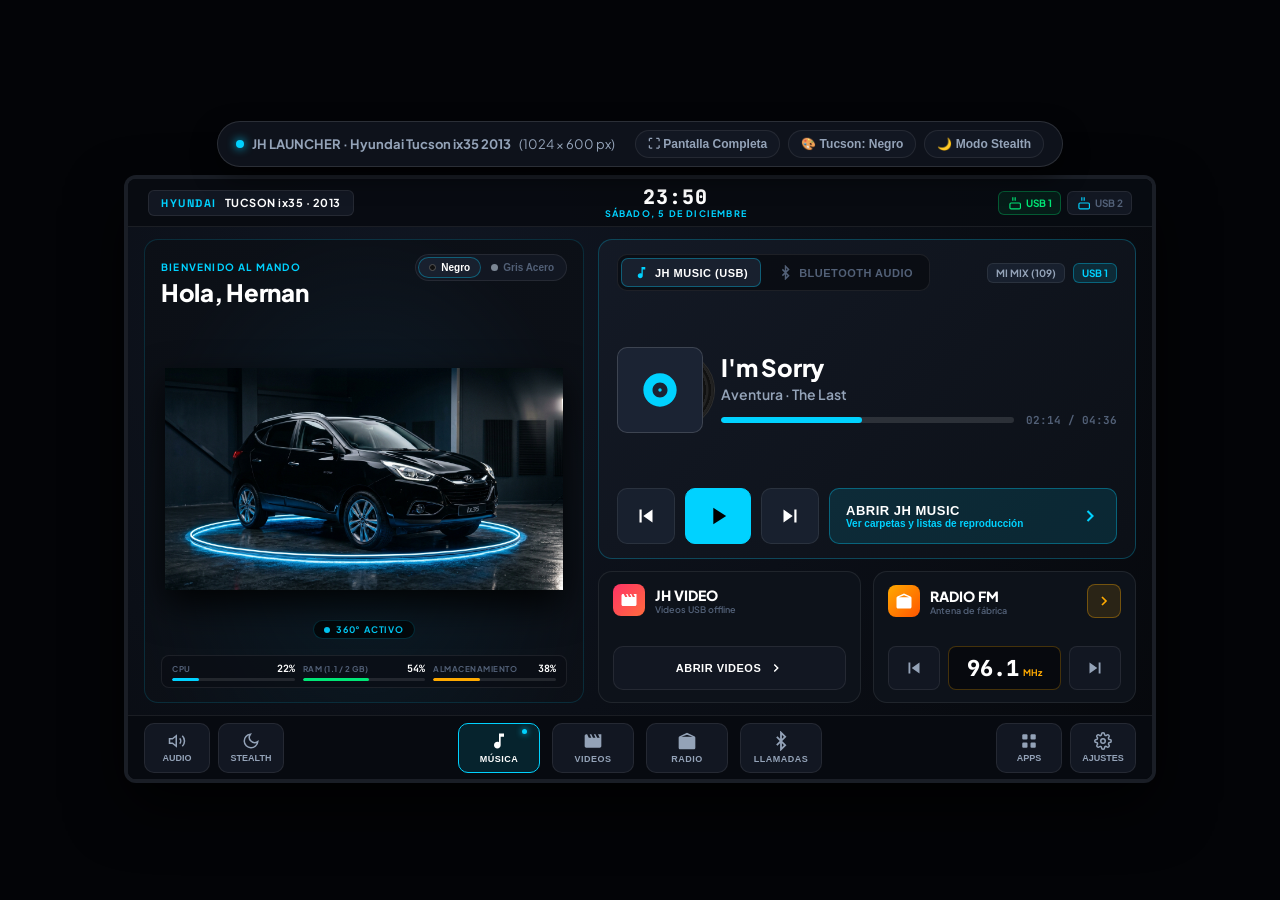
==== android/app/src/main/assets/index.html @ 43fc100b "feat: proyecto nativo android jh-launcher compilado con launcher bridge y apk v1.0.0" ====
<!DOCTYPE html>
<html lang="es">
<head>
  <meta charset="UTF-8">
  <meta name="viewport" content="width=device-width, initial-scale=1.0">
  <title>JH LAUNCHER · Hyundai Tucson ix35 2013</title>
  
  <!-- Tipografía automotriz de alta gama -->
  <link rel="preconnect" href="https://fonts.googleapis.com">
  <link rel="preconnect" href="https://fonts.gstatic.com" crossorigin>
  <link href="https://fonts.googleapis.com/css2?family=Plus+Jakarta+Sans:wght@400;500;600;700;800&family=Space+Grotesk:wght@600;700&family=JetBrains+Mono:wght@500;700;800&display=swap" rel="stylesheet">
  
  <link rel="stylesheet" href="style.css">
</head>
<body class="theme-night">

  <!-- Control de visualización en PC (Marco 1024x600 vs Pantalla Completa) -->
  <div class="desktop-preview-toolbar">
    <div class="toolbar-info">
      <span class="pulse-indicator"></span>
      <strong>JH LAUNCHER · Hyundai Tucson ix35 2013</strong> (1024 × 600 px)
    </div>
    <div class="toolbar-actions">
      <button id="btnToggleFull" class="toolbar-btn">⛶ Pantalla Completa</button>
      <button id="btnQuickColor" class="toolbar-btn">🎨 Tucson: Negro</button>
      <button id="btnStealthPreview" class="toolbar-btn">🌙 Modo Stealth</button>
    </div>
  </div>

  <!-- Contenedor del marco físico del radio (1024x600) -->
  <div class="screen-frame-wrapper" id="frameWrapper">

    <!-- OVERLAY MODO STEALTH / SIGILO NOCTURNO (TIPO PORSCHE / TESLA) -->
    <div class="stealth-mode-overlay" id="stealthOverlay">
      <div class="stealth-content">
        <div class="stealth-clock" id="stealthClock">07:56</div>
        <div class="stealth-date" id="stealthDate">DOMINGO, 25 DE OCTUBRE</div>
        <div class="stealth-track" id="stealthTrack">
          <span class="stealth-icon">♪</span>
          <span id="stealthTrackName">I'm Sorry — Aventura</span>
        </div>
        <span class="stealth-hint">Toca cualquier parte para despertar la pantalla</span>
      </div>
    </div>

    <!-- 1. BARRA SUPERIOR DE ESTADO (STATUS BAR LIMPIA) -->
    <header class="status-bar">
      <div class="status-col left">
        <div class="brand-pill">
          <span class="brand-logo-icon">HYUNDAI</span>
          <span class="model-badge">TUCSON ix35 · 2013</span>
        </div>
      </div>

      <div class="status-col center">
        <div class="main-clock" id="statusClock">07:56</div>
        <div class="main-date" id="statusDate">DOMINGO, 25 DE OCTUBRE</div>
      </div>

      <div class="status-col right">
        <!-- Indicadores de Pendrives USB -->
        <div class="usb-status-group">
          <div class="usb-tag active" id="usb1Badge" title="Pendrive USB 1 montado">
            <svg class="hw-icon" viewBox="0 0 24 24" fill="none" stroke="currentColor" stroke-width="2">
              <path d="M10 2v6m4-6v6m-7 4h14a2 2 0 0 1 2 2v6a2 2 0 0 1-2 2H7a2 2 0 0 1-2-2v-6a2 2 0 0 1 2-2z"/>
            </svg>
            <span>USB 1</span>
          </div>
          <div class="usb-tag muted" id="usb2Badge" title="Puerto USB 2 disponible">
            <svg class="hw-icon" viewBox="0 0 24 24" fill="none" stroke="currentColor" stroke-width="2">
              <path d="M10 2v6m4-6v6m-7 4h14a2 2 0 0 1 2 2v6a2 2 0 0 1-2 2H7a2 2 0 0 1-2-2v-6a2 2 0 0 1 2-2z"/>
            </svg>
            <span>USB 2</span>
          </div>
        </div>
      </div>
    </header>

    <!-- 2. CUERPO PRINCIPAL DEL DASHBOARD ERGONÓMICO -->
    <main class="dashboard-body">

      <!-- COLUMNA IZQUIERDA: GEMELO DIGITAL DEL AUTO (ROTACIÓN SUAVE 360°) -->
      <section class="card vehicle-card" id="vehicleCard">
        
        <div class="vehicle-card-header">
          <div class="user-greeting">
            <span class="greeting-subtitle">BIENVENIDO AL MANDO</span>
            <h1 class="greeting-title">Hola, Hernan</h1>
          </div>

          <!-- Selector minimalista de color del Tucson (Negro por defecto vs Gris Acero) -->
          <div class="color-pill-switch" id="colorSwitch" title="Cambiar color del auto">
            <button class="color-opt-btn active" id="btnColorBlack" data-color="black">
              <span class="color-dot black-dot"></span> Negro
            </button>
            <button class="color-opt-btn" id="btnColorGrey" data-color="grey">
              <span class="color-dot grey-dot"></span> Gris Acero
            </button>
          </div>
        </div>

        <!-- ESCENARIO DEL TUCSON 2013 ROTATORIO SUAVE -->
        <div class="turntable-stage" id="turntableStage" title="Rotación suave continua 360°">
          <!-- Imagen del Hyundai Tucson ix35 2013 -->
          <div class="car-render-container" id="carRenderContainer">
            <img id="carImage" src="assets/tucson2013_black_front.jpg" alt="Hyundai Tucson ix35 2013" draggable="false">
          </div>

          <!-- Indicador sutil de rotación continua -->
          <div class="ambient-spin-badge">
            <span class="spin-dot"></span>
            <span>360° ACTIVO</span>
          </div>
        </div>

        <!-- DEMO 2: MINI TELEMETRÍA DE HARDWARE BAJO EL AUTO -->
        <div class="vehicle-hw-bar" id="vehicleHwBar" title="Hardware Monitor · Toca para abrir JH Monitor">
          <div class="hw-chip-stat">
            <div class="hw-chip-top">
              <span class="hw-lbl">CPU</span>
              <span class="hw-val" id="subCpuVal">22%</span>
            </div>
            <div class="hw-progress-track"><div class="hw-progress-fill cpu-fill" id="subCpuFill" style="width: 22%;"></div></div>
          </div>

          <div class="hw-chip-stat">
            <div class="hw-chip-top">
              <span class="hw-lbl">RAM (1.1 / 2 GB)</span>
              <span class="hw-val" id="subRamVal">54%</span>
            </div>
            <div class="hw-progress-track"><div class="hw-progress-fill ram-fill" id="subRamFill" style="width: 54%;"></div></div>
          </div>

          <div class="hw-chip-stat">
            <div class="hw-chip-top">
              <span class="hw-lbl">ALMACENAMIENTO</span>
              <span class="hw-val" id="subStorageVal">38%</span>
            </div>
            <div class="hw-progress-track"><div class="hw-progress-fill storage-fill" id="subStorageFill" style="width: 38%;"></div></div>
          </div>
        </div>

      </section>

      <!-- COLUMNA DERECHA: ZERO LAYER HUD (JH MUSIC RELEVANTE + ACCESOS RÁPIDOS) -->
      <section class="right-stack">

        <!-- 1. TARJETA PRINCIPAL PROTAGONISTA: JH MUSIC (PANEL ALTO DE CONTROL DIRECTO) -->
        <div class="card app-card music-app-card" id="cardJhMusic">
          <div class="music-card-header">
            <!-- Selector de Fuente Multimedia: USB (JH Music) vs Bluetooth Audio (Teléfono) -->
            <div class="media-source-selector" id="mediaSourceSelector">
              <button class="source-tab-btn active" id="btnSourceUsb" data-source="usb" title="Música local de los pendrives USB">
                <svg viewBox="0 0 24 24" fill="currentColor" class="tab-icon">
                  <path d="M12 3v10.55c-.59-.34-1.27-.55-2-.55-2.21 0-4 1.79-4 4s1.79 4 4 4 4-1.79 4-4V7h4V3h-6z"/>
                </svg>
                <span>JH MUSIC (USB)</span>
              </button>

              <button class="source-tab-btn" id="btnSourceBt" data-source="bt" title="Audio desde YouTube, Spotify o teléfono">
                <svg viewBox="0 0 24 24" fill="none" stroke="currentColor" stroke-width="2.3" class="tab-icon">
                  <path d="m7 7 10 10-5 5V2l5 5L7 17"/>
                </svg>
                <span>BLUETOOTH AUDIO</span>
              </button>
            </div>
            
            <div class="header-right-badges">
              <span class="playlist-chip" id="sourceExtraBadge">MI MIX (109)</span>
              <span class="source-chip" id="sourceStatusChip">USB 1</span>
            </div>
          </div>

          <!-- CONTENIDO MUSICAL EXPANDIDO -->
          <div class="media-now-playing-large">
            <div class="album-art-box-large">
              <div class="vinyl-disc-large" id="vinylDisc"></div>
              <div class="art-cover-large" id="musicArtCover">
                <svg viewBox="0 0 24 24" fill="currentColor" class="art-placeholder-icon">
                  <path d="M12 2C6.48 2 2 6.48 2 12s4.48 10 10 10 10-4.48 10-10S17.52 2 12 2zm0 14.5c-2.49 0-4.5-2.01-4.5-4.5S9.51 7.5 12 7.5s4.5 2.01 4.5 4.5-2.01 4.5-4.5 4.5zm0-5.5c-.55 0-1 .45-1 1s.45 1 1 1 1-.45 1-1-.45-1-1-1z"/>
                </svg>
              </div>
            </div>
            
            <div class="media-meta-large">
              <div class="track-title-large" id="trackTitle">I'm Sorry</div>
              <div class="track-artist-large" id="trackArtist">Aventura · The Last</div>
              
              <!-- Barra de progreso amplia -->
              <div class="playback-progress-row">
                <div class="progress-bar-bg">
                  <div class="progress-bar-fill" id="musicProgressFill" style="width: 48%;"></div>
                </div>
                <div class="time-readout" id="timeReadout">02:14 / 04:36</div>
              </div>
            </div>
          </div>

          <!-- BOTONES TÁCTILES GIGANTES (FILOSOFÍA ZERO LAYER: MANEJO SEGURO SIN DISTRACCIÓN) -->
          <div class="giant-controls-row">
            <button class="haptic-btn ctrl-btn-giant" id="btnPrevTrack" title="Canción anterior">
              <svg viewBox="0 0 24 24" fill="currentColor"><path d="M6 6h2v12H6zm3.5 6 8.5 6V6z"/></svg>
            </button>
            
            <button class="haptic-btn ctrl-btn-giant play-btn-giant" id="btnPlayPause" title="Reproducir / Pausa">
              <svg class="icon-play" viewBox="0 0 24 24" fill="currentColor"><path d="M8 5v14l11-7z"/></svg>
            </button>
            
            <button class="haptic-btn ctrl-btn-giant" id="btnNextTrack" title="Siguiente canción">
              <svg viewBox="0 0 24 24" fill="currentColor"><path d="m6 18 8.5-6L6 6v12zM16 6v12h2V6h-2z"/></svg>
            </button>
            
            <button class="haptic-btn open-app-btn-giant" id="btnLaunchJhMusic" title="Abrir app completa JH Music">
              <div class="open-label-group">
                <span class="open-title">ABRIR JH MUSIC</span>
                <span class="open-sub">Ver carpetas y listas de reproducción</span>
              </div>
              <svg viewBox="0 0 24 24" fill="none" stroke="currentColor" stroke-width="2.5"><path d="m9 18 6-6-6-6"/></svg>
            </button>
          </div>
        </div>

        <!-- 2. FILA INFERIOR COMPACTA: ACCESOS DIRECTOS A JH VIDEO & RADIO FM -->
        <div class="bottom-split-cards">

          <!-- ACCESO COMPACTO: JH VIDEO -->
          <div class="card sub-app-card" id="cardJhVideo">
            <div class="sub-card-top-row">
              <div class="sub-card-content">
                <div class="app-badge-icon video-badge">
                  <svg viewBox="0 0 24 24" fill="currentColor">
                    <path d="m18 4 2 4h-3l-2-4h-2l2 4h-3l-2-4H8l2 4H7L5 4H4c-1.1 0-1.99.9-1.99 2L2 18c0 1.1.9 2 2 2h16c1.1 0 2-.9 2-2V4h-4z"/>
                  </svg>
                </div>
                <div class="sub-card-title">
                  <span class="sub-name">JH VIDEO</span>
                  <span class="sub-desc">Videos USB offline</span>
                </div>
              </div>
            </div>
            <button class="haptic-btn sub-launch-pill" id="btnLaunchJhVideo">
              <span>ABRIR VIDEOS</span>
              <svg viewBox="0 0 24 24" fill="none" stroke="currentColor" stroke-width="2.5"><path d="m9 18 6-6-6-6"/></svg>
            </button>
          </div>

          <!-- ACCESO: RADIO FM CON CONTROLES DIRECTOS ANTERIOR / SIGUIENTE -->
          <div class="card sub-app-card radio-live-card" id="cardRadioFm">
            <div class="sub-card-top-row">
              <div class="sub-card-content">
                <div class="app-badge-icon radio-badge">
                  <svg viewBox="0 0 24 24" fill="currentColor">
                    <path d="M3.24 6.15C2.51 6.43 2 7.17 2 8v12c0 1.1.9 2 2 2h16c1.1 0 2-.9 2-2V8c0-.83-.51-1.57-1.24-1.85L12 2 3.24 6.15zM12 4.41l6.76 2.59H5.24L12 4.41z"/>
                  </svg>
                </div>
                <div class="sub-card-title">
                  <span class="sub-name">RADIO FM</span>
                  <span class="sub-desc">Antena de fábrica</span>
                </div>
              </div>
              <button class="haptic-btn radio-open-btn" id="btnLaunchRadio" title="Abrir app de Radio completa">
                <svg viewBox="0 0 24 24" fill="none" stroke="currentColor" stroke-width="2.5"><path d="m9 18 6-6-6-6"/></svg>
              </button>
            </div>

            <!-- CONTROLES DIRECTOS DE SINTONIZACIÓN ANTERIOR / SIGUIENTE -->
            <div class="radio-tune-row">
              <button class="haptic-btn radio-tune-btn" id="btnRadioPrev" title="Estación anterior">
                <svg viewBox="0 0 24 24" fill="currentColor"><path d="M6 6h2v12H6zm3.5 6 8.5 6V6z"/></svg>
              </button>

              <div class="radio-frequency-box" id="radioFreqBadge" title="Toca para abrir radio">
                <span class="radio-freq-num" id="radioFreqDisplay">96.1</span>
                <span class="radio-freq-unit">MHz</span>
              </div>

              <button class="haptic-btn radio-tune-btn" id="btnRadioNext" title="Siguiente estación">
                <svg viewBox="0 0 24 24" fill="currentColor"><path d="m6 18 8.5-6L6 6v12zM16 6v12h2V6h-2z"/></svg>
              </button>
            </div>
          </div>

        </div>

      </section>

    </main>

    <!-- 3. BARRA INFERIOR FLOTANTE (DOCK ERGONÓMICO DE GAMA ALTA) -->
    <footer class="dock-bar">
      <div class="dock-left">
        <!-- Botón rápido Silencio / Mute -->
        <button class="dock-action-btn" id="btnMuteToggle" title="Silenciar audio">
          <svg viewBox="0 0 24 24" fill="none" stroke="currentColor" stroke-width="2">
            <polygon points="11 5 6 9 2 9 2 15 6 15 11 19 11 5"/>
            <path d="M19.07 4.93a10 10 0 0 1 0 14.14M15.54 8.46a5 5 0 0 1 0 7.07"/>
          </svg>
          <span id="muteLabel">AUDIO</span>
        </button>

        <!-- Botón Modo Stealth (Sigilo Nocturno Porsche/Tesla) -->
        <button class="dock-action-btn" id="btnStealthMode" title="Modo Sigilo: Atenúa la pantalla de noche con 1 toque">
          <svg viewBox="0 0 24 24" fill="none" stroke="currentColor" stroke-width="2">
            <path d="M21 12.79A9 9 0 1 1 11.21 3 7 7 0 0 0 21 12.79z"/>
          </svg>
          <span>STEALTH</span>
        </button>
      </div>

      <div class="dock-center">
        <!-- Accesos rápidos a apps principales -->
        <button class="dock-icon-btn active" id="dockBtnMusic" title="JH Music">
          <span class="dock-badge-dot"></span>
          <svg viewBox="0 0 24 24" fill="currentColor">
            <path d="M12 3v10.55c-.59-.34-1.27-.55-2-.55-2.21 0-4 1.79-4 4s1.79 4 4 4 4-1.79 4-4V7h4V3h-6z"/>
          </svg>
          <span>MÚSICA</span>
        </button>

        <button class="dock-icon-btn" id="dockBtnVideo" title="JH Video">
          <svg viewBox="0 0 24 24" fill="currentColor">
            <path d="m18 4 2 4h-3l-2-4h-2l2 4h-3l-2-4H8l2 4H7L5 4H4c-1.1 0-1.99.9-1.99 2L2 18c0 1.1.9 2 2 2h16c1.1 0 2-.9 2-2V4h-4z"/>
          </svg>
          <span>VIDEOS</span>
        </button>

        <button class="dock-icon-btn" id="dockBtnRadio" title="Radio FM Nativa">
          <svg viewBox="0 0 24 24" fill="currentColor">
            <path d="M3.24 6.15C2.51 6.43 2 7.17 2 8v12c0 1.1.9 2 2 2h16c1.1 0 2-.9 2-2V8c0-.83-.51-1.57-1.24-1.85L12 2 3.24 6.15zM12 4.41l6.76 2.59H5.24L12 4.41z"/>
          </svg>
          <span>RADIO</span>
        </button>

        <button class="dock-icon-btn" id="dockBtnBt" title="Bluetooth Manos Libres">
          <svg viewBox="0 0 24 24" fill="none" stroke="currentColor" stroke-width="2.2">
            <path d="m7 7 10 10-5 5V2l5 5L7 17"/>
          </svg>
          <span>LLAMADAS</span>
        </button>
      </div>

      <div class="dock-right">
        <!-- Cajón de todas las aplicaciones de Android -->
        <button class="dock-action-btn" id="btnAllApps" title="Todas las aplicaciones">
          <svg viewBox="0 0 24 24" fill="currentColor">
            <rect x="3" y="3" width="7" height="7" rx="1.5"/>
            <rect x="14" y="3" width="7" height="7" rx="1.5"/>
            <rect x="3" y="14" width="7" height="7" rx="1.5"/>
            <rect x="14" y="14" width="7" height="7" rx="1.5"/>
          </svg>
          <span>APPS</span>
        </button>

        <!-- Ajustes del Sistema y Rescate de fábrica -->
        <button class="dock-action-btn" id="btnSystemSettings" title="Configuración de la radio">
          <svg viewBox="0 0 24 24" fill="none" stroke="currentColor" stroke-width="2">
            <circle cx="12" cy="12" r="3"/>
            <path d="M19.4 15a1.65 1.65 0 0 0 .33 1.82l.06.06a2 2 0 0 1 0 2.83 2 2 0 0 1-2.83 0l-.06-.06a1.65 1.65 0 0 0-1.82-.33 1.65 1.65 0 0 0-1 1.51V21a2 2 0 0 1-2 2 2 2 0 0 1-2-2v-.09A1.65 1.65 0 0 0 9 19.4a1.65 1.65 0 0 0-1.82.33l-.06.06a2 2 0 0 1-2.83 0 2 2 0 0 1 0-2.83l.06-.06a1.65 1.65 0 0 0 .33-1.82 1.65 1.65 0 0 0-1.51-1H3a2 2 0 0 1-2-2 2 2 0 0 1 2-2h.09A1.65 1.65 0 0 0 4.6 9a1.65 1.65 0 0 0-.33-1.82l-.06-.06a2 2 0 0 1 0-2.83 2 2 0 0 1 2.83 0l.06.06a1.65 1.65 0 0 0 1.82.33H9a1.65 1.65 0 0 0 1-1.51V3a2 2 0 0 1 2-2 2 2 0 0 1 2 2v.09a1.65 1.65 0 0 0 1 1.51 1.65 1.65 0 0 0 1.82-.33l.06-.06a2 2 0 0 1 2.83 0 2 2 0 0 1 0 2.83l-.06.06a1.65 1.65 0 0 0-.33 1.82V9a1.65 1.65 0 0 0 1.51 1H21a2 2 0 0 1 2 2 2 2 0 0 1-2 2h-.09a1.65 1.65 0 0 0-1.51 1z"/>
          </svg>
          <span>AJUSTES</span>
        </button>
      </div>
    </footer>

    <!-- MODAL DE TOQUE / SIMULACIÓN DE LANZAMIENTO DE APP -->
    <div class="app-launch-toast" id="launchToast">
      <span class="toast-icon">🚀</span>
      <span class="toast-msg" id="toastMsg">Abriendo JH Music...</span>
    </div>

  </div>

  <script src="app.js"></script>
</body>
</html>
---- android/app/src/main/assets/style.css ----
/* ==========================================================================
   JH LAUNCHER · HYUNDAI TUCSON ix35 2013 (1024x600)
   Diseño Automotriz de Gama Alta (Obsidian Luxury & Zero Layer Edition)
   Optimizado para GPU Mali-400 y Chip Autochips AC8227L
   ========================================================================== */

:root {
  /* Paleta cromática OEM Luxury */
  --bg-deep-space: #06080c;
  --bg-surface-1: #0c1017;
  --bg-surface-2: #121722;
  --bg-surface-3: #18202e;
  --bg-card-glass: rgba(14, 19, 27, 0.98);
  
  /* Acentos de luz automotriz */
  --accent-cyan: #00d2ff;
  --accent-cyan-glow: rgba(0, 210, 255, 0.22);
  --accent-blue-hyundai: #0077c8;
  --accent-amber: #ffaa00;
  --accent-emerald: #00e676;
  --accent-crimson: #ff3366;
  
  /* Textos de alta legibilidad en carretera */
  --text-primary: #ffffff;
  --text-secondary: #94a3b8;
  --text-muted: #526077;
  --border-subtle: rgba(255, 255, 255, 0.08);
  --border-highlight: rgba(0, 210, 255, 0.35);

  /* Dimensiones fijas nativas del radio */
  --screen-width: 1024px;
  --screen-height: 600px;
  --status-bar-height: 48px;
  --dock-bar-height: 64px;
  --main-body-height: calc(var(--screen-height) - var(--status-bar-height) - var(--dock-bar-height)); /* 488px */
}

/* Reset táctil */
* {
  box-sizing: border-box;
  margin: 0;
  padding: 0;
  user-select: none;
  -webkit-user-select: none;
  -webkit-tap-highlight-color: transparent;
}

body {
  background-color: #030407;
  color: var(--text-primary);
  font-family: 'Plus Jakarta Sans', system-ui, -apple-system, sans-serif;
  min-height: 100vh;
  padding: 16px 0;
  display: flex;
  flex-direction: column;
  align-items: center;
  justify-content: center;
  overflow-x: hidden;
  overflow-y: auto;
}

/* --------------------------------------------------------------------------
   BARRA SUPERIOR DE PRUEBA EN ESCRITORIO
   -------------------------------------------------------------------------- */
.desktop-preview-toolbar {
  position: relative;
  margin-bottom: 12px;
  display: flex;
  align-items: center;
  justify-content: space-between;
  gap: 20px;
  background: rgba(15, 20, 29, 0.95);
  border: 1px solid rgba(255, 255, 255, 0.12);
  padding: 8px 18px;
  border-radius: 30px;
  z-index: 9999;
  box-shadow: 0 10px 25px rgba(0, 0, 0, 0.5);
}

.toolbar-info {
  font-size: 13px;
  color: var(--text-secondary);
  display: flex;
  align-items: center;
  gap: 8px;
}

.pulse-indicator {
  width: 8px;
  height: 8px;
  background-color: var(--accent-cyan);
  border-radius: 50%;
  box-shadow: 0 0 10px var(--accent-cyan);
}

.toolbar-actions {
  display: flex;
  gap: 8px;
}

.toolbar-btn {
  background: var(--bg-surface-2);
  color: var(--text-secondary);
  border: 1px solid var(--border-subtle);
  border-radius: 16px;
  padding: 6px 12px;
  font-size: 12px;
  font-weight: 600;
  cursor: pointer;
  transition: all 0.2s ease;
}

.toolbar-btn:hover, .toolbar-btn.active {
  background: var(--accent-cyan);
  color: #000;
  border-color: var(--accent-cyan);
}

/* --------------------------------------------------------------------------
   MARCO FÍSICO Y RESOLUCIÓN 1024x600 DEL RADIO
   -------------------------------------------------------------------------- */
.screen-frame-wrapper {
  position: relative;
  width: var(--screen-width);
  height: var(--screen-height);
  background: radial-gradient(circle at 30% 20%, #101622 0%, #06080c 100%);
  border-radius: 8px;
  overflow: hidden;
  box-shadow: 0 0 0 4px #1a1e26, 0 25px 60px rgba(0, 0, 0, 0.85);
  display: flex;
  flex-direction: column;
}

/* Modo pantalla completa sin marco */
body.fullscreen-mode .screen-frame-wrapper {
  border-radius: 0;
  box-shadow: none;
  width: 100vw;
  height: 100vh;
}

/* --------------------------------------------------------------------------
   MODO STEALTH / SIGILO NOCTURNO (PORSCHE / TESLA STYLE)
   -------------------------------------------------------------------------- */
.stealth-mode-overlay {
  position: absolute;
  inset: 0;
  background: #020305;
  z-index: 500;
  display: flex;
  align-items: center;
  justify-content: center;
  opacity: 0;
  pointer-events: none;
  transition: opacity 0.35s ease;
  cursor: pointer;
}

.stealth-mode-overlay.active {
  opacity: 1;
  pointer-events: auto;
}

.stealth-content {
  text-align: center;
  display: flex;
  flex-direction: column;
  align-items: center;
  gap: 12px;
}

.stealth-clock {
  font-family: 'JetBrains Mono', monospace;
  font-size: 80px;
  font-weight: 800;
  color: #8da2ba;
  letter-spacing: 3px;
  line-height: 1;
}

.stealth-date {
  font-size: 14px;
  font-weight: 700;
  letter-spacing: 2px;
  color: #435467;
}

.stealth-track {
  display: flex;
  align-items: center;
  gap: 10px;
  margin-top: 18px;
  background: rgba(255, 255, 255, 0.04);
  padding: 8px 20px;
  border-radius: 20px;
  border: 1px solid rgba(255, 255, 255, 0.06);
  font-size: 15px;
  font-weight: 600;
  color: #8da2ba;
}

.stealth-icon {
  color: var(--accent-cyan);
}

.stealth-hint {
  font-size: 11px;
  font-weight: 600;
  color: #2b3644;
  letter-spacing: 1px;
  margin-top: 30px;
  text-transform: uppercase;
}

/* --------------------------------------------------------------------------
   1. STATUS BAR SUPERIOR LIMPIA (48px)
   -------------------------------------------------------------------------- */
.status-bar {
  height: var(--status-bar-height);
  min-height: var(--status-bar-height);
  display: flex;
  align-items: center;
  justify-content: space-between;
  padding: 0 20px;
  background: rgba(8, 11, 17, 0.95);
  border-bottom: 1px solid var(--border-subtle);
  z-index: 20;
}

.status-col {
  display: flex;
  align-items: center;
  gap: 12px;
}

.brand-pill {
  display: flex;
  align-items: center;
  gap: 8px;
  background: var(--bg-surface-2);
  padding: 5px 12px;
  border-radius: 6px;
  border: 1px solid var(--border-subtle);
}

.brand-logo-icon {
  font-family: 'Space Grotesk', sans-serif;
  font-weight: 700;
  font-size: 11px;
  letter-spacing: 1.5px;
  color: var(--accent-cyan);
}

.model-badge {
  font-size: 11px;
  font-weight: 700;
  color: #fff;
  letter-spacing: 0.5px;
}

.status-col.center {
  flex-direction: column;
  gap: 0;
  text-align: center;
}

.main-clock {
  font-family: 'JetBrains Mono', monospace;
  font-size: 20px;
  font-weight: 800;
  color: #fff;
  letter-spacing: 1px;
  line-height: 1.1;
}

.main-date {
  font-size: 9px;
  font-weight: 700;
  color: var(--accent-cyan);
  letter-spacing: 1.2px;
}


/* DEMO 1: CÁPSULA EN BARRA SUPERIOR */
.sys-monitor-capsule {
  display: flex;
  align-items: center;
  gap: 7px;
  background: var(--bg-surface-2);
  border: 1px solid var(--border-subtle);
  border-radius: 6px;
  padding: 4px 10px;
  cursor: pointer;
  transition: all 0.15s ease;
}

.sys-monitor-capsule:hover {
  border-color: var(--accent-cyan);
}

.sys-stat-item {
  display: flex;
  align-items: center;
  gap: 4px;
}

.stat-name {
  font-size: 9px;
  font-weight: 700;
  color: var(--text-muted);
}

.stat-number {
  font-family: 'JetBrains Mono', monospace;
  font-size: 11px;
  font-weight: 700;
  color: #fff;
}

.stat-sep {
  color: var(--text-muted);
  font-size: 10px;
  opacity: 0.5;
}

/* DEMO 2: MINI TELEMETRÍA BAJO EL AUTO */
.vehicle-hw-bar {
  display: grid;
  grid-template-columns: 1fr 1fr 1fr;
  gap: 8px;
  background: rgba(10, 13, 20, 0.7);
  border: 1px solid var(--border-subtle);
  border-radius: 8px;
  padding: 6px 10px;
  cursor: pointer;
  transition: all 0.15s ease;
  margin-top: 4px;
}

.vehicle-hw-bar:hover {
  border-color: var(--accent-cyan);
}

.hw-chip-stat {
  display: flex;
  flex-direction: column;
  gap: 3px;
}

.hw-chip-top {
  display: flex;
  justify-content: space-between;
  align-items: baseline;
}

.hw-lbl {
  font-size: 8px;
  font-weight: 700;
  color: var(--text-muted);
  letter-spacing: 0.5px;
}

.hw-val {
  font-family: 'JetBrains Mono', monospace;
  font-size: 10px;
  font-weight: 700;
  color: #fff;
}

.hw-progress-track {
  height: 3px;
  background: rgba(255, 255, 255, 0.1);
  border-radius: 2px;
  overflow: hidden;
}

.hw-progress-fill {
  height: 100%;
  border-radius: 2px;
  transition: width 0.5s ease;
}

.cpu-fill { background: var(--accent-cyan); }
.ram-fill { background: var(--accent-emerald); }
.storage-fill { background: var(--accent-amber); }

.hw-icon {
  width: 14px;
  height: 14px;
  color: var(--accent-cyan);
}

.usb-status-group {
  display: flex;
  gap: 6px;
}

.usb-tag {
  display: flex;
  align-items: center;
  gap: 5px;
  background: var(--bg-surface-2);
  border: 1px solid var(--border-subtle);
  padding: 4px 8px;
  border-radius: 6px;
  font-size: 10px;
  font-weight: 700;
  color: var(--text-muted);
}

.usb-tag.active {
  color: var(--accent-emerald);
  border-color: rgba(0, 230, 118, 0.3);
  background: rgba(0, 230, 118, 0.08);
}
.usb-tag.active .hw-icon {
  color: var(--accent-emerald);
}

/* --------------------------------------------------------------------------
   2. CUERPO PRINCIPAL (488px) - LAYOUT LIMPIO DE 2 COLUMNAS
   -------------------------------------------------------------------------- */
.dashboard-body {
  height: var(--main-body-height);
  padding: 12px 16px;
  display: grid;
  grid-template-columns: 440px 1fr;
  gap: 14px;
  z-index: 10;
}

/* Estilos de Tarjeta Base (GPU-Friendly: sin box-shadows borrosas pesadas) */
.card {
  background: var(--bg-card-glass);
  border: 1px solid var(--border-subtle);
  border-radius: 14px;
  position: relative;
  overflow: hidden;
  display: flex;
  flex-direction: column;
}

/* COLUMNA IZQUIERDA: TARJETA DEL TUCSON 2013 */
.vehicle-card {
  padding: 14px 16px;
  background: radial-gradient(ellipse at 50% 65%, rgba(0, 210, 255, 0.06) 0%, rgba(12, 16, 23, 0.98) 75%);
  border-color: rgba(0, 210, 255, 0.15);
  justify-content: space-between;
}

.vehicle-card-header {
  display: flex;
  justify-content: space-between;
  align-items: flex-start;
}

.greeting-subtitle {
  font-size: 10px;
  font-weight: 700;
  text-transform: uppercase;
  letter-spacing: 1.2px;
  color: var(--accent-cyan);
}

.greeting-title {
  font-size: 24px;
  font-weight: 800;
  color: #fff;
  letter-spacing: -0.3px;
  margin-top: 2px;
}

/* Selector minimalista de color (Negro vs Gris Acero) */
.color-pill-switch {
  display: flex;
  background: var(--bg-surface-2);
  border: 1px solid var(--border-subtle);
  border-radius: 20px;
  padding: 2px;
}

.color-opt-btn {
  background: transparent;
  border: none;
  color: var(--text-muted);
  font-size: 10px;
  font-weight: 700;
  padding: 4px 10px;
  border-radius: 14px;
  cursor: pointer;
  display: flex;
  align-items: center;
  gap: 5px;
  transition: all 0.15s ease;
}

.color-dot {
  width: 7px;
  height: 7px;
  border-radius: 50%;
}
.black-dot {
  background-color: #111;
  border: 1px solid #555;
}
.grey-dot {
  background-color: #7b8694;
}

.color-opt-btn.active {
  background: var(--bg-surface-3);
  color: #fff;
  border: 1px solid var(--border-highlight);
}

/* ESCENARIO DEL AUTO 3D ROTATORIO SUAVE */
.turntable-stage {
  position: relative;
  width: 100%;
  flex: 1;
  display: flex;
  align-items: center;
  justify-content: center;
  margin: 6px 0;
}

.car-render-container {
  position: relative;
  width: 100%;
  height: 100%;
  display: flex;
  align-items: center;
  justify-content: center;
  z-index: 2;
}

.car-render-container img {
  max-width: 98%;
  max-height: 290px;
  object-fit: contain;
  filter: drop-shadow(0 15px 18px rgba(0,0,0,0.9));
  transition: opacity 0.35s ease-out, transform 0.35s ease-out;
  pointer-events: none;
}

.ambient-spin-badge {
  position: absolute;
  bottom: 6px;
  display: flex;
  align-items: center;
  gap: 6px;
  font-size: 9px;
  font-weight: 700;
  color: var(--accent-cyan);
  background: rgba(0, 0, 0, 0.65);
  border: 1px solid rgba(0, 210, 255, 0.2);
  padding: 3px 10px;
  border-radius: 12px;
  letter-spacing: 0.8px;
}

.spin-dot {
  width: 6px;
  height: 6px;
  border-radius: 50%;
  background: var(--accent-cyan);
  animation: pulseDot 2s infinite ease-in-out;
}

@keyframes pulseDot {
  0%, 100% { opacity: 0.4; }
  50% { opacity: 1; }
}

/* --------------------------------------------------------------------------
   COLUMNA DERECHA: ZERO LAYER HUD
   -------------------------------------------------------------------------- */
.right-stack {
  display: flex;
  flex-direction: column;
  gap: 12px;
  height: 100%;
}

/* 1. TARJETA PROTAGONISTA: JH MUSIC (PANEL ALTO ~320px) */
.music-app-card {
  height: 320px;
  padding: 14px 18px;
  background: linear-gradient(135deg, rgba(20, 26, 38, 0.98) 0%, rgba(12, 16, 23, 0.98) 100%);
  border-color: rgba(0, 210, 255, 0.25);
  justify-content: space-between;
}

.music-card-header {
  display: flex;
  justify-content: space-between;
  align-items: center;
}

.app-brand-lockup {
  display: flex;
  align-items: center;
  gap: 10px;
}

.app-badge-icon {
  width: 32px;
  height: 32px;
  border-radius: 8px;
  display: flex;
  align-items: center;
  justify-content: center;
}
.app-badge-icon svg {
  width: 18px;
  height: 18px;
}

.music-badge {
  background: linear-gradient(135deg, #00d2ff, #0066ff);
  color: #fff;
}
.video-badge {
  background: linear-gradient(135deg, #ff3366, #ff6b3d);
  color: #fff;
}
.radio-badge {
  background: linear-gradient(135deg, #ffaa00, #ff5500);
  color: #fff;
}

/* Selector de fuente de audio (JH Music USB vs Bluetooth Teléfono) */
.media-source-selector {
  display: flex;
  background: rgba(8, 11, 17, 0.75);
  border: 1px solid var(--border-subtle);
  border-radius: 10px;
  padding: 3px;
  gap: 4px;
}

.source-tab-btn {
  background: transparent;
  border: 1px solid transparent;
  color: var(--text-muted);
  font-size: 11px;
  font-weight: 700;
  letter-spacing: 0.5px;
  padding: 6px 12px;
  border-radius: 7px;
  cursor: pointer;
  display: flex;
  align-items: center;
  gap: 6px;
  transition: all 0.15s ease;
}

.source-tab-btn .tab-icon {
  width: 15px;
  height: 15px;
}

.source-tab-btn.active {
  background: var(--bg-surface-3);
  color: #fff;
  border-color: var(--border-highlight);
}

.source-tab-btn.active[data-source="bt"] {
  border-color: rgba(0, 210, 255, 0.4);
  color: #fff;
}
.source-tab-btn.active[data-source="bt"] .tab-icon {
  color: var(--accent-cyan);
}
.source-tab-btn.active[data-source="usb"] .tab-icon {
  color: var(--accent-cyan);
}

.header-right-badges {
  display: flex;
  gap: 8px;
}

.playlist-chip {
  background: var(--bg-surface-3);
  color: var(--text-secondary);
  border: 1px solid var(--border-subtle);
  font-size: 10px;
  font-weight: 700;
  padding: 3px 8px;
  border-radius: 6px;
}

.source-chip {
  background: rgba(0, 210, 255, 0.12);
  color: var(--accent-cyan);
  border: 1px solid rgba(0, 210, 255, 0.35);
  font-size: 10px;
  font-weight: 700;
  padding: 3px 8px;
  border-radius: 6px;
}

/* CONTENIDO REPRODUCTOR EXPANDIDO */
.media-now-playing-large {
  display: flex;
  align-items: center;
  gap: 18px;
  margin: 6px 0;
}

.album-art-box-large {
  position: relative;
  width: 86px;
  height: 86px;
}

.vinyl-disc-large {
  position: absolute;
  top: 4px;
  right: -12px;
  width: 78px;
  height: 78px;
  border-radius: 50%;
  background: repeating-radial-gradient(circle, #222 0, #222 2px, #111 3px, #111 5px);
  border: 1px solid rgba(255,255,255,0.12);
  z-index: 1;
  transition: transform 0.5s ease;
}

.vinyl-disc-large.spinning {
  animation: spinRecord 4s linear infinite;
}

@keyframes spinRecord {
  100% { transform: rotate(360deg); }
}

.art-cover-large {
  position: absolute;
  top: 0;
  left: 0;
  width: 86px;
  height: 86px;
  border-radius: 10px;
  background: #1b2333;
  display: flex;
  align-items: center;
  justify-content: center;
  z-index: 2;
  border: 1px solid rgba(255,255,255,0.15);
}

.art-placeholder-icon {
  width: 40px;
  height: 40px;
  color: var(--accent-cyan);
}

.media-meta-large {
  flex: 1;
  overflow: hidden;
}

.track-title-large {
  font-size: 24px;
  font-weight: 800;
  color: #fff;
  white-space: nowrap;
  overflow: hidden;
  text-overflow: ellipsis;
  letter-spacing: -0.2px;
}

.track-artist-large {
  font-size: 14px;
  font-weight: 600;
  color: var(--text-secondary);
  margin-top: 3px;
  white-space: nowrap;
  overflow: hidden;
  text-overflow: ellipsis;
}

.playback-progress-row {
  margin-top: 10px;
  display: flex;
  align-items: center;
  gap: 12px;
}

.progress-bar-bg {
  flex: 1;
  height: 6px;
  background: rgba(255, 255, 255, 0.12);
  border-radius: 3px;
  overflow: hidden;
}

.progress-bar-fill {
  height: 100%;
  background: var(--accent-cyan);
  border-radius: 3px;
}

.time-readout {
  font-family: 'JetBrains Mono', monospace;
  font-size: 11px;
  font-weight: 700;
  color: var(--text-muted);
}

/* BOTONES TÁCTILES GIGANTES ZERO LAYER (60px DE ALTURA) */
.giant-controls-row {
  display: flex;
  align-items: center;
  gap: 10px;
}

.haptic-btn {
  background: var(--bg-surface-3);
  border: 1px solid var(--border-subtle);
  color: #fff;
  border-radius: 10px;
  cursor: pointer;
  transition: transform 0.08s ease, background 0.12s ease;
  display: flex;
  align-items: center;
  justify-content: center;
}

.haptic-btn:active {
  transform: scale(0.95);
  background: var(--accent-cyan);
  color: #000;
}

.ctrl-btn-giant {
  width: 58px;
  height: 56px;
}
.ctrl-btn-giant svg {
  width: 26px;
  height: 26px;
}

.play-btn-giant {
  width: 66px;
  height: 56px;
  background: var(--accent-cyan);
  color: #000;
  border-color: var(--accent-cyan);
}
.play-btn-giant:active {
  background: #fff;
  color: #000;
}
.play-btn-giant svg {
  width: 28px;
  height: 28px;
}

.open-app-btn-giant {
  flex: 1;
  height: 56px;
  padding: 0 16px;
  justify-content: space-between;
  background: rgba(0, 210, 255, 0.12);
  border-color: rgba(0, 210, 255, 0.35);
  color: var(--accent-cyan);
}

.open-label-group {
  display: flex;
  flex-direction: column;
  align-items: flex-start;
  text-align: left;
}

.open-title {
  font-size: 13px;
  font-weight: 800;
  letter-spacing: 0.5px;
  color: #fff;
}

.open-sub {
  font-size: 10px;
  font-weight: 600;
  color: var(--accent-cyan);
}

.open-app-btn-giant svg {
  width: 20px;
  height: 20px;
}

/* 2. FILA INFERIOR COMPACTA (~135px) */
.bottom-split-cards {
  display: grid;
  grid-template-columns: 1fr 1fr;
  gap: 12px;
  flex: 1;
}

.sub-app-card {
  padding: 12px 14px;
  justify-content: space-between;
}

.sub-card-top-row {
  display: flex;
  justify-content: space-between;
  align-items: center;
}

.sub-card-content {
  display: flex;
  align-items: center;
  gap: 10px;
}

.sub-card-title {
  display: flex;
  flex-direction: column;
}

.sub-name {
  font-size: 14px;
  font-weight: 800;
  color: #fff;
}

.sub-desc {
  font-size: 9px;
  font-weight: 600;
  color: var(--text-muted);
}

.radio-open-btn {
  width: 34px;
  height: 34px;
  background: rgba(255, 170, 0, 0.12);
  border-color: rgba(255, 170, 0, 0.35);
  color: var(--accent-amber);
  border-radius: 8px;
}
.radio-open-btn svg {
  width: 16px;
  height: 16px;
}

/* SINTONIZADOR DIRECTO ANTERIOR / SIGUIENTE (ZERO LAYER) */
.radio-tune-row {
  display: flex;
  align-items: center;
  gap: 8px;
  margin-top: 6px;
}

.radio-tune-btn {
  width: 52px;
  height: 44px;
  background: var(--bg-surface-2);
  border-color: var(--border-subtle);
  color: var(--text-secondary);
  border-radius: 8px;
}
.radio-tune-btn:active {
  background: var(--accent-amber);
  color: #000;
}
.radio-tune-btn svg {
  width: 22px;
  height: 22px;
}

.radio-frequency-box {
  flex: 1;
  height: 44px;
  background: rgba(0, 0, 0, 0.45);
  border: 1px solid rgba(255, 170, 0, 0.25);
  border-radius: 8px;
  display: flex;
  align-items: baseline;
  justify-content: center;
  gap: 4px;
  cursor: pointer;
  transition: border-color 0.15s ease;
}
.radio-frequency-box:hover {
  border-color: var(--accent-amber);
}

.radio-freq-num {
  font-family: 'JetBrains Mono', monospace;
  font-size: 22px;
  font-weight: 800;
  color: #fff;
  line-height: 44px;
}

.radio-freq-unit {
  font-size: 9px;
  font-weight: 700;
  color: var(--accent-amber);
}

.sub-launch-pill {
  height: 44px;
  width: 100%;
  font-size: 11px;
  font-weight: 800;
  letter-spacing: 0.5px;
  gap: 8px;
  background: var(--bg-surface-2);
  margin-top: 6px;
}
.sub-launch-pill svg {
  width: 14px;
  height: 14px;
}

/* --------------------------------------------------------------------------
   3. BARRA INFERIOR DOCK FLOTANTE (64px)
   -------------------------------------------------------------------------- */
.dock-bar {
  height: var(--dock-bar-height);
  min-height: var(--dock-bar-height);
  display: flex;
  align-items: center;
  justify-content: space-between;
  padding: 0 16px;
  background: rgba(8, 11, 17, 0.98);
  border-top: 1px solid var(--border-subtle);
  z-index: 20;
}

.dock-left, .dock-right {
  display: flex;
  gap: 8px;
}

.dock-center {
  display: flex;
  gap: 12px;
}

/* Botones del Dock */
.dock-icon-btn, .dock-action-btn {
  height: 50px;
  display: flex;
  flex-direction: column;
  align-items: center;
  justify-content: center;
  gap: 3px;
  background: var(--bg-surface-2);
  border: 1px solid var(--border-subtle);
  border-radius: 10px;
  color: var(--text-secondary);
  cursor: pointer;
  transition: all 0.12s ease;
  position: relative;
}

.dock-icon-btn {
  width: 82px;
}
.dock-icon-btn svg {
  width: 20px;
  height: 20px;
}
.dock-icon-btn span {
  font-size: 9px;
  font-weight: 700;
  letter-spacing: 0.5px;
}

.dock-icon-btn.active {
  background: rgba(0, 210, 255, 0.12);
  border-color: var(--accent-cyan);
  color: #fff;
}
.dock-badge-dot {
  position: absolute;
  top: 5px;
  right: 12px;
  width: 5px;
  height: 5px;
  background-color: var(--accent-cyan);
  border-radius: 50%;
  box-shadow: 0 0 6px var(--accent-cyan);
}

.dock-action-btn {
  width: 66px;
}
.dock-action-btn svg {
  width: 18px;
  height: 18px;
  color: var(--text-secondary);
}
.dock-action-btn span {
  font-size: 9px;
  font-weight: 700;
}

.dock-icon-btn:active, .dock-action-btn:active {
  transform: scale(0.94);
  background: var(--accent-cyan);
  color: #000;
}
.dock-icon-btn:active svg, .dock-action-btn:active svg {
  color: #000;
}

/* --------------------------------------------------------------------------
   TOAST DE LANZAMIENTO
   -------------------------------------------------------------------------- */
.app-launch-toast {
  position: absolute;
  top: 60px;
  left: 50%;
  transform: translateX(-50%) translateY(-20px);
  background: rgba(0, 0, 0, 0.92);
  border: 1px solid var(--accent-cyan);
  box-shadow: 0 10px 30px rgba(0, 210, 255, 0.35);
  border-radius: 25px;
  padding: 10px 22px;
  display: flex;
  align-items: center;
  gap: 10px;
  font-size: 13px;
  font-weight: 700;
  color: #fff;
  opacity: 0;
  pointer-events: none;
  z-index: 999;
  transition: all 0.25s cubic-bezier(0.175, 0.885, 0.32, 1.275);
}

.app-launch-toast.show {
  transform: translateX(-50%) translateY(0);
  opacity: 1;
}
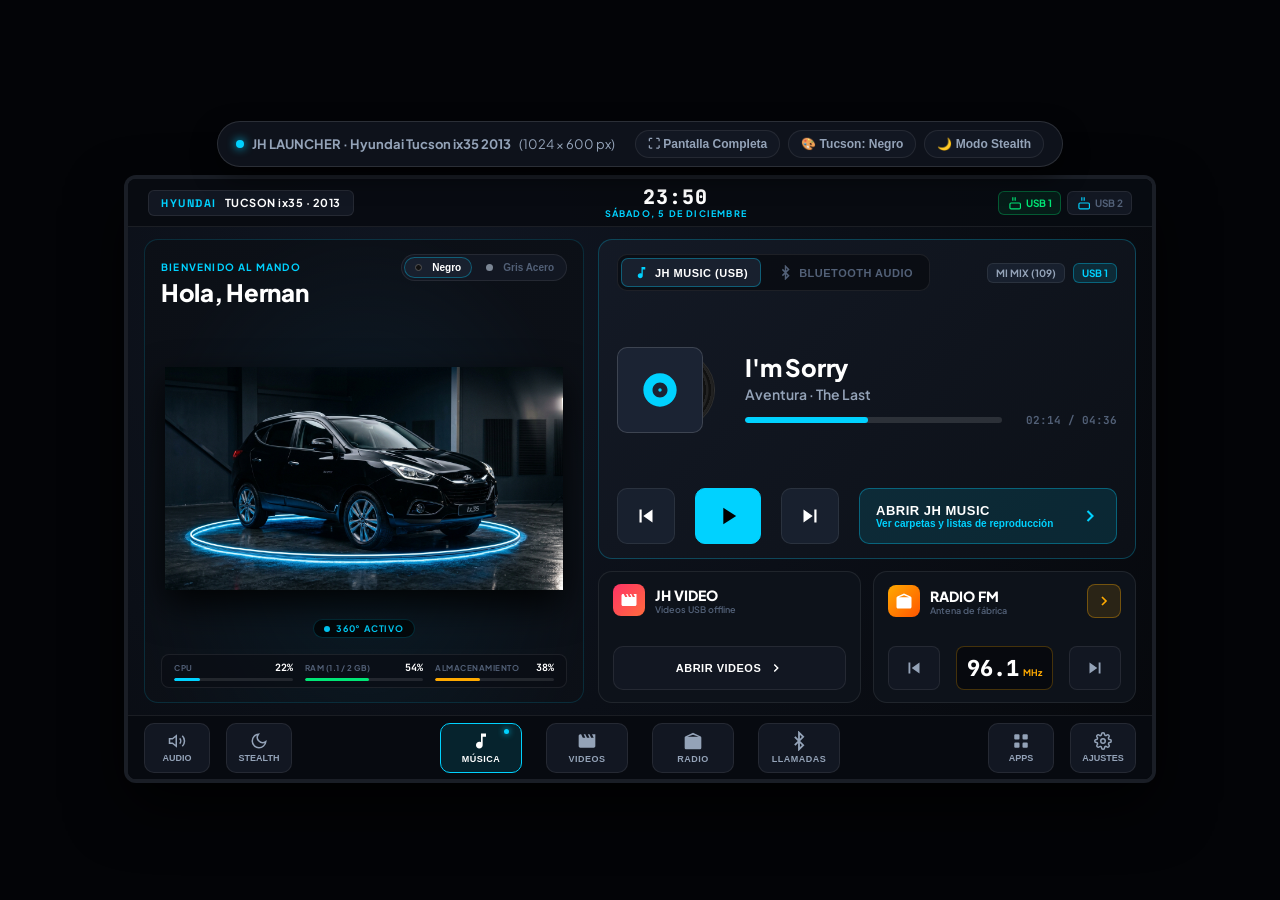
==== commit d4ef2ffd: "fix" ====
--- a/android/app/src/main/assets/index.html
+++ b/android/app/src/main/assets/index.html
@@ -36,7 +36,9 @@
         <div class="stealth-clock" id="stealthClock">07:56</div>
         <div class="stealth-date" id="stealthDate">DOMINGO, 25 DE OCTUBRE</div>
         <div class="stealth-track" id="stealthTrack">
-          <span class="stealth-icon">♪</span>
+          <svg class="stealth-icon" viewBox="0 0 24 24" width="16" height="16" fill="currentColor">
+            <path d="M12 3v10.55c-.59-.34-1.27-.55-2-.55-2.21 0-4 1.79-4 4s1.79 4 4 4 4-1.79 4-4V7h4V3h-6z"/>
+          </svg>
           <span id="stealthTrackName">I'm Sorry — Aventura</span>
         </div>
         <span class="stealth-hint">Toca cualquier parte para despertar la pantalla</span>
--- a/android/app/src/main/assets/style.css
+++ b/android/app/src/main/assets/style.css
@@ -131,12 +131,27 @@
   flex-direction: column;
 }
 
-/* Modo pantalla completa sin marco */
-body.fullscreen-mode .screen-frame-wrapper {
-  border-radius: 0;
-  box-shadow: none;
-  width: 100vw;
-  height: 100vh;
+/* Modo pantalla completa y Android Nativo */
+body.fullscreen-mode,
+body.android-native {
+  padding: 0 !important;
+  margin: 0 !important;
+  overflow: hidden !important;
+  width: 100vw !important;
+  height: 100vh !important;
+}
+
+body.fullscreen-mode .desktop-preview-toolbar,
+body.android-native .desktop-preview-toolbar {
+  display: none !important;
+}
+
+body.fullscreen-mode .screen-frame-wrapper,
+body.android-native .screen-frame-wrapper {
+  border-radius: 0 !important;
+  box-shadow: none !important;
+  width: 100vw !important;
+  height: 100vh !important;
 }
 
 /* --------------------------------------------------------------------------
@@ -144,9 +159,14 @@
    -------------------------------------------------------------------------- */
 .stealth-mode-overlay {
   position: absolute;
-  inset: 0;
+  top: 0;
+  left: 0;
+  right: 0;
+  bottom: 0;
+  width: 100%;
+  height: 100%;
   background: #020305;
-  z-index: 500;
+  z-index: 9999;
   display: flex;
   align-items: center;
   justify-content: center;
@@ -186,21 +206,38 @@
 }
 
 .stealth-track {
-  display: flex;
-  align-items: center;
-  gap: 10px;
+  display: inline-flex;
+  align-items: center;
+  justify-content: center;
   margin-top: 18px;
-  background: rgba(255, 255, 255, 0.04);
-  padding: 8px 20px;
-  border-radius: 20px;
-  border: 1px solid rgba(255, 255, 255, 0.06);
+  background: rgba(255, 255, 255, 0.05);
+  padding: 8px 22px;
+  border-radius: 999px;
+  border: 1px solid rgba(0, 210, 255, 0.2);
+  box-shadow: 0 4px 16px rgba(0, 0, 0, 0.4);
   font-size: 15px;
   font-weight: 600;
   color: #8da2ba;
-}
-
-.stealth-icon {
+  max-width: 560px;
+}
+
+.stealth-track .stealth-icon {
+  width: 16px;
+  height: 16px;
+  min-width: 16px;
+  min-height: 16px;
   color: var(--accent-cyan);
+  margin-right: 10px;
+  flex-shrink: 0;
+}
+
+#stealthTrackName {
+  white-space: nowrap;
+  overflow: hidden;
+  text-overflow: ellipsis;
+  max-width: 500px;
+  display: inline-block;
+  vertical-align: middle;
 }
 
 .stealth-hint {
@@ -327,11 +364,12 @@
 .vehicle-hw-bar {
   display: grid;
   grid-template-columns: 1fr 1fr 1fr;
-  gap: 8px;
+  grid-gap: 12px;
+  gap: 12px;
   background: rgba(10, 13, 20, 0.7);
   border: 1px solid var(--border-subtle);
   border-radius: 8px;
-  padding: 6px 10px;
+  padding: 6px 12px;
   cursor: pointer;
   transition: all 0.15s ease;
   margin-top: 4px;
@@ -344,13 +382,13 @@
 .hw-chip-stat {
   display: flex;
   flex-direction: column;
-  gap: 3px;
 }
 
 .hw-chip-top {
   display: flex;
   justify-content: space-between;
   align-items: baseline;
+  margin-bottom: 4px;
 }
 
 .hw-lbl {
@@ -479,6 +517,13 @@
   padding: 2px;
 }
 
+.color-pill-switch > * {
+  margin-right: 4px;
+}
+.color-pill-switch > *:last-child {
+  margin-right: 0;
+}
+
 .color-opt-btn {
   background: transparent;
   border: none;
@@ -498,6 +543,7 @@
   width: 7px;
   height: 7px;
   border-radius: 50%;
+  margin-right: 5px;
 }
 .black-dot {
   background-color: #111;
@@ -714,6 +760,8 @@
   position: relative;
   width: 86px;
   height: 86px;
+  margin-right: 24px;
+  flex-shrink: 0;
 }
 
 .vinyl-disc-large {
@@ -761,6 +809,7 @@
 .media-meta-large {
   flex: 1;
   overflow: hidden;
+  min-width: 0;
 }
 
 .track-title-large {
@@ -796,6 +845,7 @@
   background: rgba(255, 255, 255, 0.12);
   border-radius: 3px;
   overflow: hidden;
+  margin-right: 12px;
 }
 
 .progress-bar-fill {
@@ -816,6 +866,13 @@
   display: flex;
   align-items: center;
   gap: 10px;
+}
+
+.giant-controls-row > * {
+  margin-right: 10px;
+}
+.giant-controls-row > *:last-child {
+  margin-right: 0;
 }
 
 .haptic-btn {
@@ -957,6 +1014,13 @@
   align-items: center;
   gap: 8px;
   margin-top: 6px;
+}
+
+.radio-tune-row > * {
+  margin-right: 8px;
+}
+.radio-tune-row > *:last-child {
+  margin-right: 0;
 }
 
 .radio-tune-btn {
@@ -1041,10 +1105,24 @@
   display: flex;
   gap: 8px;
 }
+.dock-left > *,
+.dock-right > * {
+  margin-right: 8px;
+}
+.dock-left > *:last-child,
+.dock-right > *:last-child {
+  margin-right: 0;
+}
 
 .dock-center {
   display: flex;
   gap: 12px;
+}
+.dock-center > * {
+  margin-right: 12px;
+}
+.dock-center > *:last-child {
+  margin-right: 0;
 }
 
 /* Botones del Dock */
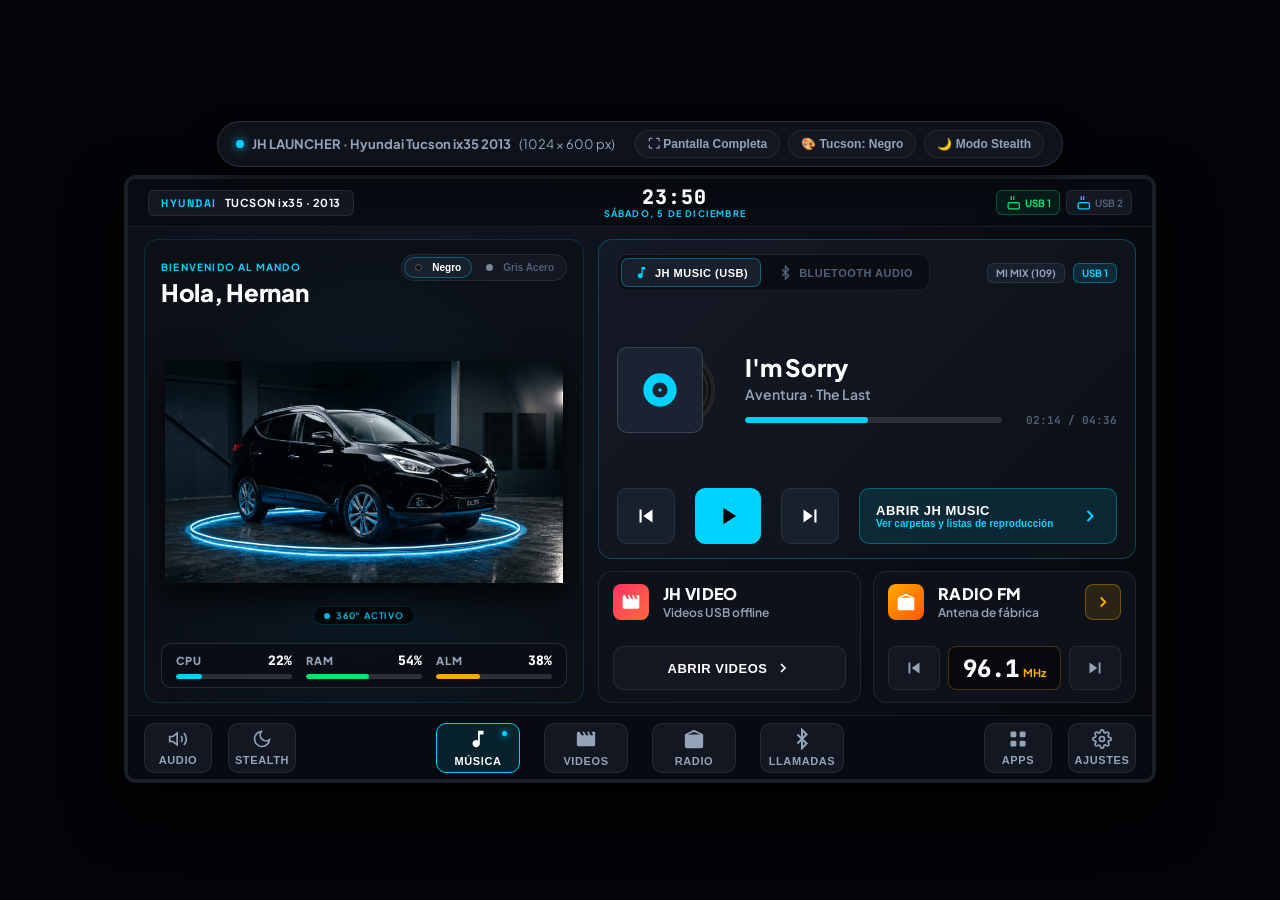
==== commit 77ee9ae0: "feat: feedback de carga inmediato en controles y etiqueta ALM en telemetria" ====
--- a/android/app/src/main/assets/index.html
+++ b/android/app/src/main/assets/index.html
@@ -127,7 +127,7 @@
 
           <div class="hw-chip-stat">
             <div class="hw-chip-top">
-              <span class="hw-lbl">RAM (1.1 / 2 GB)</span>
+              <span class="hw-lbl">RAM</span>
               <span class="hw-val" id="subRamVal">54%</span>
             </div>
             <div class="hw-progress-track"><div class="hw-progress-fill ram-fill" id="subRamFill" style="width: 54%;"></div></div>
@@ -135,7 +135,7 @@
 
           <div class="hw-chip-stat">
             <div class="hw-chip-top">
-              <span class="hw-lbl">ALMACENAMIENTO</span>
+              <span class="hw-lbl" title="Almacenamiento interno">ALM</span>
               <span class="hw-val" id="subStorageVal">38%</span>
             </div>
             <div class="hw-progress-track"><div class="hw-progress-fill storage-fill" id="subStorageFill" style="width: 38%;"></div></div>
--- a/android/app/src/main/assets/style.css
+++ b/android/app/src/main/assets/style.css
@@ -360,19 +360,18 @@
   opacity: 0.5;
 }
 
-/* DEMO 2: MINI TELEMETRÍA BAJO EL AUTO */
+/* DEMO 2: MINI TELEMETRÍA BAJO EL AUTO (LETRA GRANDE Y LEGIBLE AUTOMOTRIZ) */
 .vehicle-hw-bar {
   display: grid;
   grid-template-columns: 1fr 1fr 1fr;
-  grid-gap: 12px;
-  gap: 12px;
-  background: rgba(10, 13, 20, 0.7);
-  border: 1px solid var(--border-subtle);
-  border-radius: 8px;
-  padding: 6px 12px;
+  grid-gap: 14px;
+  background: rgba(10, 14, 22, 0.85);
+  border: 1px solid rgba(255, 255, 255, 0.12);
+  border-radius: 10px;
+  padding: 8px 14px;
   cursor: pointer;
   transition: all 0.15s ease;
-  margin-top: 4px;
+  margin-top: 6px;
 }
 
 .vehicle-hw-bar:hover {
@@ -387,34 +386,36 @@
 .hw-chip-top {
   display: flex;
   justify-content: space-between;
-  align-items: baseline;
-  margin-bottom: 4px;
+  align-items: center;
+  margin-bottom: 5px;
 }
 
 .hw-lbl {
-  font-size: 8px;
-  font-weight: 700;
-  color: var(--text-muted);
-  letter-spacing: 0.5px;
+  font-size: 11px;
+  font-weight: 800;
+  color: #94a3b8;
+  letter-spacing: 0.8px;
+  white-space: nowrap;
 }
 
 .hw-val {
   font-family: 'JetBrains Mono', monospace;
-  font-size: 10px;
-  font-weight: 700;
-  color: #fff;
+  font-size: 13px;
+  font-weight: 800;
+  color: #ffffff;
+  white-space: nowrap;
 }
 
 .hw-progress-track {
-  height: 3px;
-  background: rgba(255, 255, 255, 0.1);
-  border-radius: 2px;
+  height: 5px;
+  background: rgba(255, 255, 255, 0.14);
+  border-radius: 3px;
   overflow: hidden;
 }
 
 .hw-progress-fill {
   height: 100%;
-  border-radius: 2px;
+  border-radius: 3px;
   transition: width 0.5s ease;
 }
 
@@ -423,8 +424,8 @@
 .storage-fill { background: var(--accent-amber); }
 
 .hw-icon {
-  width: 14px;
-  height: 14px;
+  width: 15px;
+  height: 15px;
   color: var(--accent-cyan);
 }
 
@@ -918,6 +919,27 @@
   height: 28px;
 }
 
+@keyframes spinLoading {
+  0% { transform: rotate(0deg); }
+  100% { transform: rotate(360deg); }
+}
+
+.icon-music-spinner {
+  width: 28px;
+  height: 28px;
+  animation: spinLoading 0.75s linear infinite;
+}
+
+@keyframes pulseLoadingBtn {
+  0%, 100% { transform: scale(1); filter: brightness(1); }
+  50% { transform: scale(0.95); filter: brightness(1.25); }
+}
+
+.play-btn-giant.loading-pulse {
+  animation: pulseLoadingBtn 0.8s ease-in-out infinite !important;
+  background: #38bdf8 !important;
+}
+
 .open-app-btn-giant {
   flex: 1;
   height: 56px;
@@ -975,45 +997,59 @@
 .sub-card-content {
   display: flex;
   align-items: center;
-  gap: 10px;
+}
+
+.sub-card-content .app-badge-icon {
+  margin-right: 14px;
+  flex-shrink: 0;
+  width: 36px;
+  height: 36px;
+}
+.sub-card-content .app-badge-icon svg {
+  width: 20px;
+  height: 20px;
 }
 
 .sub-card-title {
   display: flex;
   flex-direction: column;
+  justify-content: center;
 }
 
 .sub-name {
-  font-size: 14px;
+  font-size: 16px;
   font-weight: 800;
   color: #fff;
+  letter-spacing: 0.3px;
+  line-height: 1.2;
 }
 
 .sub-desc {
-  font-size: 9px;
+  font-size: 12px;
   font-weight: 600;
-  color: var(--text-muted);
+  color: #94a3b8;
+  margin-top: 3px;
+  line-height: 1.2;
 }
 
 .radio-open-btn {
-  width: 34px;
-  height: 34px;
+  width: 36px;
+  height: 36px;
   background: rgba(255, 170, 0, 0.12);
   border-color: rgba(255, 170, 0, 0.35);
   color: var(--accent-amber);
   border-radius: 8px;
 }
 .radio-open-btn svg {
-  width: 16px;
-  height: 16px;
+  width: 18px;
+  height: 18px;
 }
 
 /* SINTONIZADOR DIRECTO ANTERIOR / SIGUIENTE (ZERO LAYER) */
 .radio-tune-row {
   display: flex;
   align-items: center;
-  gap: 8px;
-  margin-top: 6px;
+  margin-top: 8px;
 }
 
 .radio-tune-row > * {
@@ -1049,7 +1085,6 @@
   display: flex;
   align-items: baseline;
   justify-content: center;
-  gap: 4px;
   cursor: pointer;
   transition: border-color 0.15s ease;
 }
@@ -1059,14 +1094,15 @@
 
 .radio-freq-num {
   font-family: 'JetBrains Mono', monospace;
-  font-size: 22px;
+  font-size: 24px;
   font-weight: 800;
   color: #fff;
   line-height: 44px;
+  margin-right: 4px;
 }
 
 .radio-freq-unit {
-  font-size: 9px;
+  font-size: 11px;
   font-weight: 700;
   color: var(--accent-amber);
 }
@@ -1074,16 +1110,18 @@
 .sub-launch-pill {
   height: 44px;
   width: 100%;
-  font-size: 11px;
+  font-size: 13px;
   font-weight: 800;
   letter-spacing: 0.5px;
-  gap: 8px;
   background: var(--bg-surface-2);
-  margin-top: 6px;
+  margin-top: 8px;
+}
+.sub-launch-pill span {
+  margin-right: 8px;
 }
 .sub-launch-pill svg {
-  width: 14px;
-  height: 14px;
+  width: 16px;
+  height: 16px;
 }
 
 /* --------------------------------------------------------------------------
@@ -1143,16 +1181,17 @@
 }
 
 .dock-icon-btn {
-  width: 82px;
+  width: 84px;
 }
 .dock-icon-btn svg {
-  width: 20px;
-  height: 20px;
+  width: 22px;
+  height: 22px;
 }
 .dock-icon-btn span {
-  font-size: 9px;
-  font-weight: 700;
-  letter-spacing: 0.5px;
+  font-size: 11px;
+  font-weight: 800;
+  letter-spacing: 0.6px;
+  margin-top: 2px;
 }
 
 .dock-icon-btn.active {
@@ -1172,16 +1211,18 @@
 }
 
 .dock-action-btn {
-  width: 66px;
+  width: 68px;
 }
 .dock-action-btn svg {
-  width: 18px;
-  height: 18px;
+  width: 20px;
+  height: 20px;
   color: var(--text-secondary);
 }
 .dock-action-btn span {
-  font-size: 9px;
-  font-weight: 700;
+  font-size: 11px;
+  font-weight: 800;
+  letter-spacing: 0.6px;
+  margin-top: 2px;
 }
 
 .dock-icon-btn:active, .dock-action-btn:active {
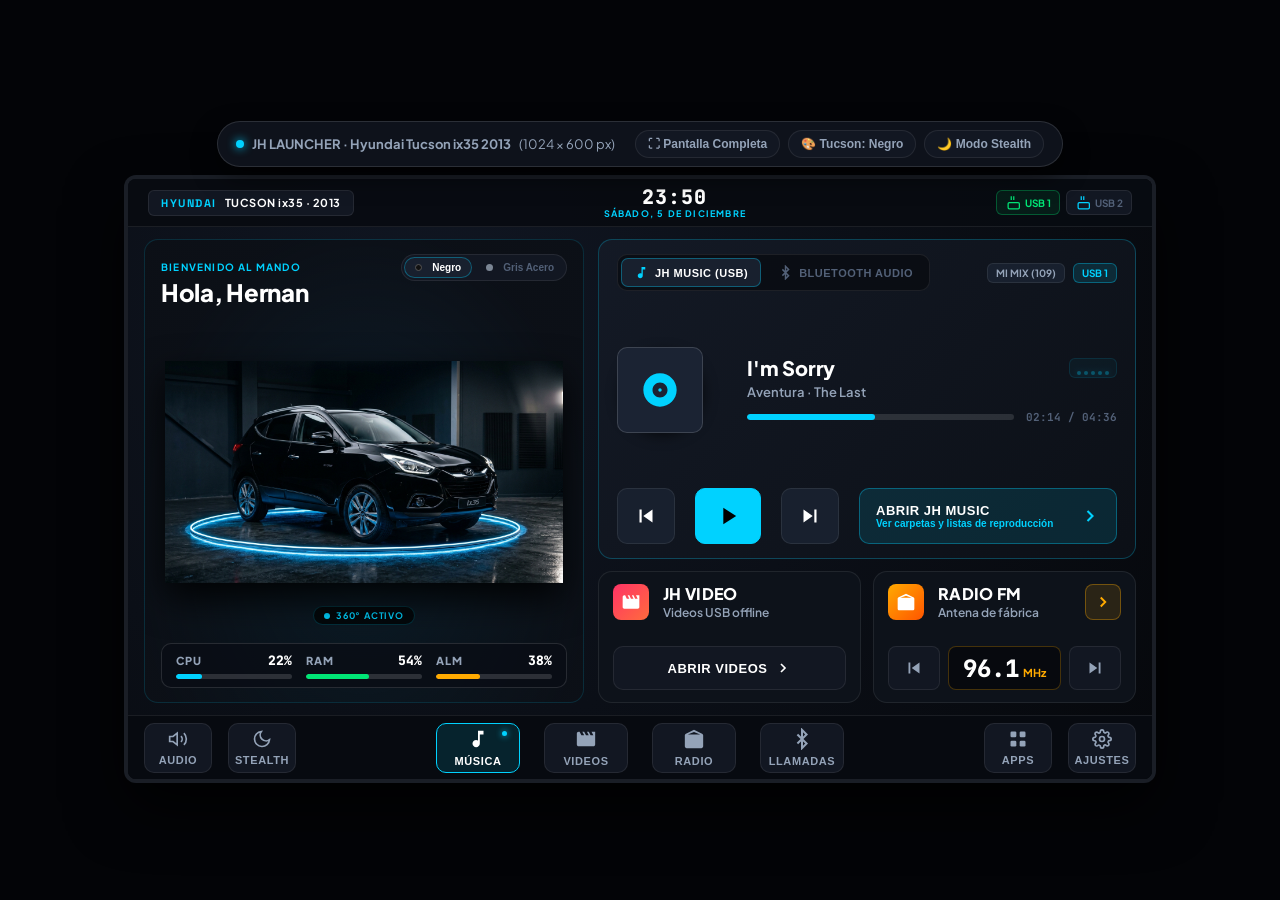
==== commit e4d7351a: "fix: ancho flexible y truncado eliptico para titulos largos de canciones" ====
--- a/android/app/src/main/assets/index.html
+++ b/android/app/src/main/assets/index.html
@@ -176,7 +176,26 @@
           <!-- CONTENIDO MUSICAL EXPANDIDO -->
           <div class="media-now-playing-large">
             <div class="album-art-box-large">
-              <div class="vinyl-disc-large" id="vinylDisc"></div>
+              <div class="vinyl-disc-large" id="vinylDisc">
+                <svg viewBox="0 0 100 100" class="vinyl-svg">
+                  <!-- Base del disco -->
+                  <circle cx="50" cy="50" r="48" fill="#111622" stroke="rgba(0, 210, 255, 0.5)" stroke-width="1.5" />
+                  <!-- Surcos concéntricos con relieve -->
+                  <circle cx="50" cy="50" r="41" fill="none" stroke="rgba(255, 255, 255, 0.35)" stroke-width="1.3" stroke-dasharray="10 4 14 5" />
+                  <circle cx="50" cy="50" r="35" fill="none" stroke="rgba(0, 210, 255, 0.45)" stroke-width="1.2" stroke-dasharray="16 6 8 4" />
+                  <circle cx="50" cy="50" r="29" fill="none" stroke="rgba(255, 255, 255, 0.3)" stroke-width="1.3" stroke-dasharray="8 3 18 6" />
+                  <circle cx="50" cy="50" r="23" fill="none" stroke="rgba(0, 210, 255, 0.4)" stroke-width="1.2" stroke-dasharray="12 5 6 3" />
+                  <!-- Haces de luz reflectiva en cruz (hacen evidente el giro en 360°) -->
+                  <path d="M50 50 L14 14 A48 48 0 0 1 42 3 Z" fill="rgba(255, 255, 255, 0.28)" />
+                  <path d="M50 50 L86 86 A48 48 0 0 1 58 97 Z" fill="rgba(255, 255, 255, 0.28)" />
+                  <!-- Etiqueta central azul -->
+                  <circle cx="50" cy="50" r="16" fill="#0066ff" stroke="#00d2ff" stroke-width="2" />
+                  <!-- Agujero central -->
+                  <circle cx="50" cy="50" r="4.5" fill="#080b12" stroke="#ffffff" stroke-width="1" />
+                  <!-- Marca reflectiva que rota -->
+                  <circle cx="50" cy="39" r="2.5" fill="#ffffff" />
+                </svg>
+              </div>
               <div class="art-cover-large" id="musicArtCover">
                 <svg viewBox="0 0 24 24" fill="currentColor" class="art-placeholder-icon">
                   <path d="M12 2C6.48 2 2 6.48 2 12s4.48 10 10 10 10-4.48 10-10S17.52 2 12 2zm0 14.5c-2.49 0-4.5-2.01-4.5-4.5S9.51 7.5 12 7.5s4.5 2.01 4.5 4.5-2.01 4.5-4.5 4.5zm0-5.5c-.55 0-1 .45-1 1s.45 1 1 1 1-.45 1-1-.45-1-1-1z"/>
@@ -185,7 +204,17 @@
             </div>
             
             <div class="media-meta-large">
-              <div class="track-title-large" id="trackTitle">I'm Sorry</div>
+              <div class="track-title-row">
+                <div class="track-title-large" id="trackTitle">I'm Sorry</div>
+                <!-- Ecualizador de Barras Saltarinas de Audio -->
+                <div class="audio-wave-eq" id="audioWaveEq" title="Reproduciendo audio">
+                  <span class="eq-bar"></span>
+                  <span class="eq-bar"></span>
+                  <span class="eq-bar"></span>
+                  <span class="eq-bar"></span>
+                  <span class="eq-bar"></span>
+                </div>
+              </div>
               <div class="track-artist-large" id="trackArtist">Aventura · The Last</div>
               
               <!-- Barra de progreso amplia -->
--- a/android/app/src/main/assets/style.css
+++ b/android/app/src/main/assets/style.css
@@ -761,29 +761,36 @@
   position: relative;
   width: 86px;
   height: 86px;
-  margin-right: 24px;
+  margin-right: 26px;
   flex-shrink: 0;
 }
 
 .vinyl-disc-large {
   position: absolute;
   top: 4px;
-  right: -12px;
+  left: 6px;
   width: 78px;
   height: 78px;
   border-radius: 50%;
-  background: repeating-radial-gradient(circle, #222 0, #222 2px, #111 3px, #111 5px);
-  border: 1px solid rgba(255,255,255,0.12);
+  box-shadow: 0 4px 16px rgba(0, 0, 0, 0.85);
   z-index: 1;
-  transition: transform 0.5s ease;
+  transition: transform 0.5s cubic-bezier(0.34, 1.4, 0.64, 1);
+  transform: translateX(0);
+}
+
+.vinyl-svg {
+  width: 100%;
+  height: 100%;
+  display: block;
 }
 
 .vinyl-disc-large.spinning {
-  animation: spinRecord 4s linear infinite;
+  animation: spinRecord 2.8s linear infinite;
 }
 
 @keyframes spinRecord {
-  100% { transform: rotate(360deg); }
+  0% { transform: translateX(20px) rotate(0deg); }
+  100% { transform: translateX(20px) rotate(360deg); }
 }
 
 .art-cover-large {
@@ -813,8 +820,57 @@
   min-width: 0;
 }
 
+.track-title-row {
+  display: flex;
+  align-items: center;
+  justify-content: space-between;
+  gap: 10px;
+  width: 100%;
+  min-width: 0;
+}
+
+.audio-wave-eq {
+  display: flex;
+  align-items: flex-end;
+  gap: 3px;
+  height: 20px;
+  padding: 2px 7px;
+  background: rgba(0, 210, 255, 0.12);
+  border: 1px solid rgba(0, 210, 255, 0.35);
+  border-radius: 6px;
+  flex-shrink: 0;
+  opacity: 0.35;
+  transition: opacity 0.25s ease;
+}
+
+.audio-wave-eq.playing {
+  opacity: 1;
+}
+
+.eq-bar {
+  width: 4px;
+  height: 4px;
+  background: var(--accent-cyan);
+  border-radius: 2px;
+  box-shadow: 0 0 6px rgba(0, 210, 255, 0.6);
+  transition: height 0.15s ease;
+}
+
+.audio-wave-eq.playing .eq-bar:nth-child(1) { animation: eqBounce 0.55s infinite alternate ease-in-out; }
+.audio-wave-eq.playing .eq-bar:nth-child(2) { animation: eqBounce 0.8s infinite alternate ease-in-out 0.15s; }
+.audio-wave-eq.playing .eq-bar:nth-child(3) { animation: eqBounce 0.45s infinite alternate ease-in-out 0.3s; }
+.audio-wave-eq.playing .eq-bar:nth-child(4) { animation: eqBounce 0.7s infinite alternate ease-in-out 0.1s; }
+.audio-wave-eq.playing .eq-bar:nth-child(5) { animation: eqBounce 0.9s infinite alternate ease-in-out 0.25s; }
+
+@keyframes eqBounce {
+  0% { height: 3px; }
+  100% { height: 16px; }
+}
+
 .track-title-large {
-  font-size: 24px;
+  flex: 1;
+  min-width: 0;
+  font-size: 20px;
   font-weight: 800;
   color: #fff;
   white-space: nowrap;
@@ -824,13 +880,14 @@
 }
 
 .track-artist-large {
-  font-size: 14px;
+  font-size: 13px;
   font-weight: 600;
   color: var(--text-secondary);
-  margin-top: 3px;
+  margin-top: 4px;
   white-space: nowrap;
   overflow: hidden;
   text-overflow: ellipsis;
+  width: 100%;
 }
 
 .playback-progress-row {
@@ -838,6 +895,7 @@
   display: flex;
   align-items: center;
   gap: 12px;
+  width: 100%;
 }
 
 .progress-bar-bg {
@@ -846,7 +904,6 @@
   background: rgba(255, 255, 255, 0.12);
   border-radius: 3px;
   overflow: hidden;
-  margin-right: 12px;
 }
 
 .progress-bar-fill {
@@ -860,6 +917,8 @@
   font-size: 11px;
   font-weight: 700;
   color: var(--text-muted);
+  white-space: nowrap;
+  flex-shrink: 0;
 }
 
 /* BOTONES TÁCTILES GIGANTES ZERO LAYER (60px DE ALTURA) */
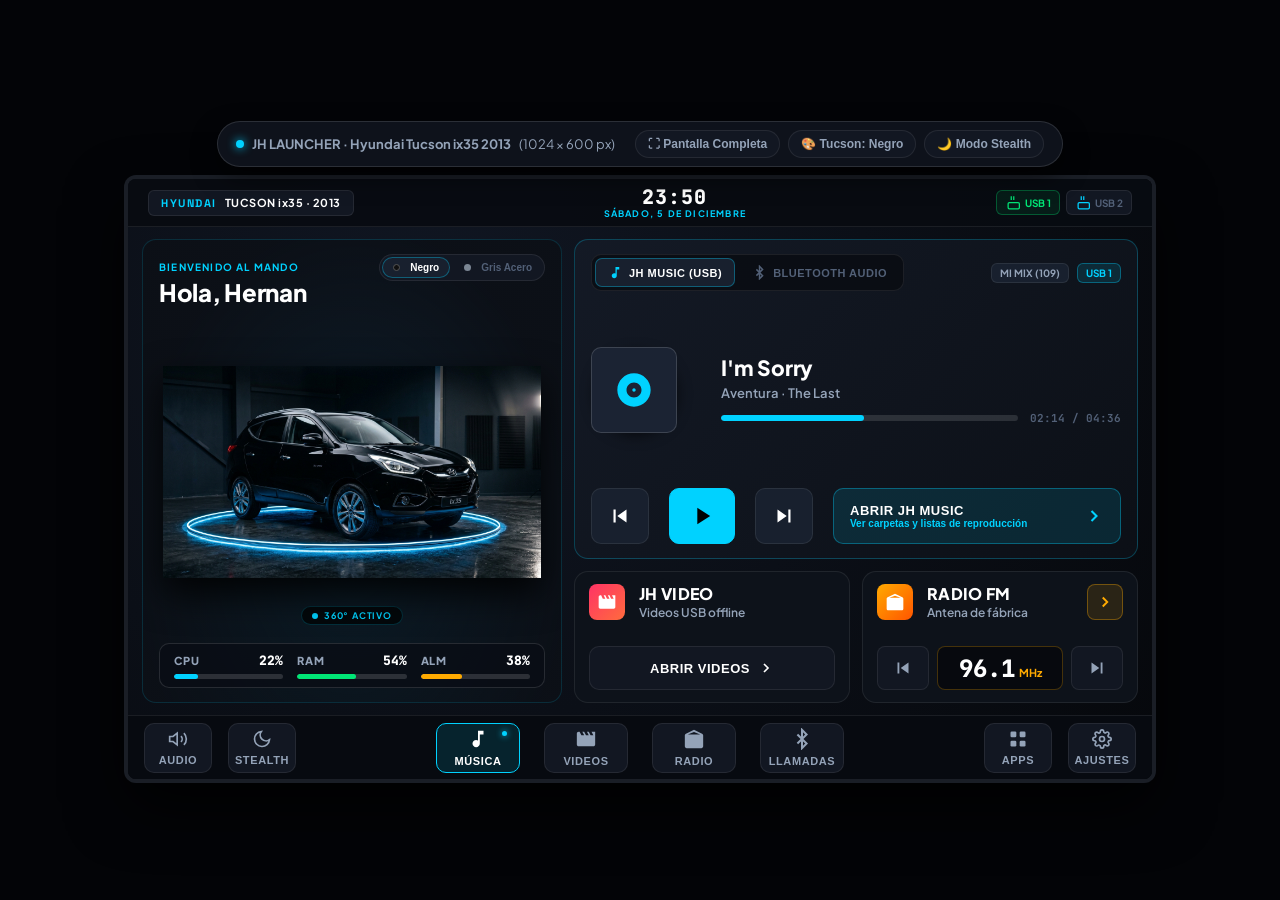
==== commit 569441fc: "fix: remover barras de ecualizador y garantizar elipsis en titulo" ====
--- a/android/app/src/main/assets/index.html
+++ b/android/app/src/main/assets/index.html
@@ -204,17 +204,7 @@
             </div>
             
             <div class="media-meta-large">
-              <div class="track-title-row">
-                <div class="track-title-large" id="trackTitle">I'm Sorry</div>
-                <!-- Ecualizador de Barras Saltarinas de Audio -->
-                <div class="audio-wave-eq" id="audioWaveEq" title="Reproduciendo audio">
-                  <span class="eq-bar"></span>
-                  <span class="eq-bar"></span>
-                  <span class="eq-bar"></span>
-                  <span class="eq-bar"></span>
-                  <span class="eq-bar"></span>
-                </div>
-              </div>
+              <div class="track-title-large" id="trackTitle">I'm Sorry</div>
               <div class="track-artist-large" id="trackArtist">Aventura · The Last</div>
               
               <!-- Barra de progreso amplia -->
--- a/android/app/src/main/assets/style.css
+++ b/android/app/src/main/assets/style.css
@@ -461,11 +461,13 @@
    -------------------------------------------------------------------------- */
 .dashboard-body {
   height: var(--main-body-height);
-  padding: 12px 16px;
+  padding: 12px 14px;
   display: grid;
-  grid-template-columns: 440px 1fr;
-  gap: 14px;
+  grid-template-columns: 420px minmax(0, 1fr);
+  gap: 12px;
   z-index: 10;
+  width: 100%;
+  box-sizing: border-box;
 }
 
 /* Estilos de Tarjeta Base (GPU-Friendly: sin box-shadows borrosas pesadas) */
@@ -627,21 +629,30 @@
   flex-direction: column;
   gap: 12px;
   height: 100%;
+  min-width: 0;
+  width: 100%;
+  overflow: hidden;
 }
 
 /* 1. TARJETA PROTAGONISTA: JH MUSIC (PANEL ALTO ~320px) */
 .music-app-card {
   height: 320px;
-  padding: 14px 18px;
+  padding: 14px 16px;
   background: linear-gradient(135deg, rgba(20, 26, 38, 0.98) 0%, rgba(12, 16, 23, 0.98) 100%);
   border-color: rgba(0, 210, 255, 0.25);
   justify-content: space-between;
+  width: 100%;
+  min-width: 0;
+  box-sizing: border-box;
 }
 
 .music-card-header {
   display: flex;
   justify-content: space-between;
   align-items: center;
+  width: 100%;
+  min-width: 0;
+  gap: 8px;
 }
 
 .app-brand-lockup {
@@ -818,65 +829,20 @@
   flex: 1;
   overflow: hidden;
   min-width: 0;
-}
-
-.track-title-row {
-  display: flex;
-  align-items: center;
-  justify-content: space-between;
-  gap: 10px;
   width: 100%;
-  min-width: 0;
-}
-
-.audio-wave-eq {
-  display: flex;
-  align-items: flex-end;
-  gap: 3px;
-  height: 20px;
-  padding: 2px 7px;
-  background: rgba(0, 210, 255, 0.12);
-  border: 1px solid rgba(0, 210, 255, 0.35);
-  border-radius: 6px;
-  flex-shrink: 0;
-  opacity: 0.35;
-  transition: opacity 0.25s ease;
-}
-
-.audio-wave-eq.playing {
-  opacity: 1;
-}
-
-.eq-bar {
-  width: 4px;
-  height: 4px;
-  background: var(--accent-cyan);
-  border-radius: 2px;
-  box-shadow: 0 0 6px rgba(0, 210, 255, 0.6);
-  transition: height 0.15s ease;
-}
-
-.audio-wave-eq.playing .eq-bar:nth-child(1) { animation: eqBounce 0.55s infinite alternate ease-in-out; }
-.audio-wave-eq.playing .eq-bar:nth-child(2) { animation: eqBounce 0.8s infinite alternate ease-in-out 0.15s; }
-.audio-wave-eq.playing .eq-bar:nth-child(3) { animation: eqBounce 0.45s infinite alternate ease-in-out 0.3s; }
-.audio-wave-eq.playing .eq-bar:nth-child(4) { animation: eqBounce 0.7s infinite alternate ease-in-out 0.1s; }
-.audio-wave-eq.playing .eq-bar:nth-child(5) { animation: eqBounce 0.9s infinite alternate ease-in-out 0.25s; }
-
-@keyframes eqBounce {
-  0% { height: 3px; }
-  100% { height: 16px; }
 }
 
 .track-title-large {
-  flex: 1;
-  min-width: 0;
-  font-size: 20px;
+  font-size: 21px;
   font-weight: 800;
   color: #fff;
   white-space: nowrap;
   overflow: hidden;
   text-overflow: ellipsis;
   letter-spacing: -0.2px;
+  width: 100%;
+  max-width: 100%;
+  display: block;
 }
 
 .track-artist-large {
@@ -888,6 +854,8 @@
   overflow: hidden;
   text-overflow: ellipsis;
   width: 100%;
+  max-width: 100%;
+  display: block;
 }
 
 .playback-progress-row {
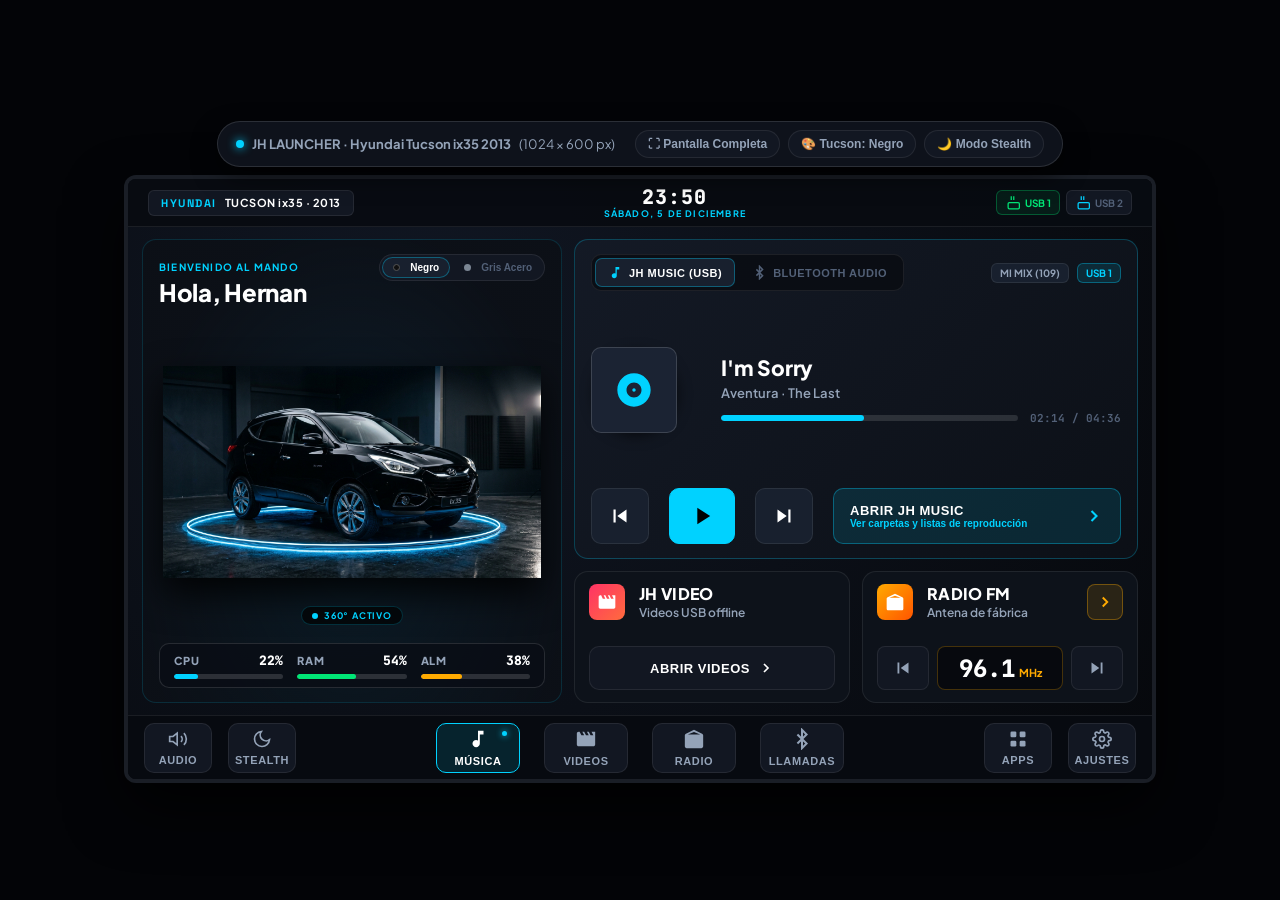
==== commit c31e30d9: "feat: implementar gestos a ciegas en el auto y eliminar avisos toast molestos" ====
--- a/android/app/src/main/assets/index.html
+++ b/android/app/src/main/assets/index.html
@@ -101,8 +101,8 @@
           </div>
         </div>
 
-        <!-- ESCENARIO DEL TUCSON 2013 ROTATORIO SUAVE -->
-        <div class="turntable-stage" id="turntableStage" title="Rotación suave continua 360°">
+        <!-- ESCENARIO DEL TUCSON 2013 ROTATORIO SUAVE & TOUCHPAD GESTOS A CIEGAS -->
+        <div class="turntable-stage" id="turntableStage" title="Touchpad de gestos a ciegas & Rotación 360°">
           <!-- Imagen del Hyundai Tucson ix35 2013 -->
           <div class="car-render-container" id="carRenderContainer">
             <img id="carImage" src="assets/tucson2013_black_front.jpg" alt="Hyundai Tucson ix35 2013" draggable="false">
@@ -112,6 +112,14 @@
           <div class="ambient-spin-badge">
             <span class="spin-dot"></span>
             <span>360° ACTIVO</span>
+          </div>
+
+          <!-- HUD Flotante de Gestos a Ciegas (3.7 Blind Touch) -->
+          <div class="blind-gesture-hud" id="blindGestureHud">
+            <div class="gesture-hud-circle">
+              <div class="gesture-hud-icon" id="gestureHudIcon"></div>
+              <div class="gesture-hud-label" id="gestureHudLabel"></div>
+            </div>
           </div>
         </div>
 
--- a/android/app/src/main/assets/style.css
+++ b/android/app/src/main/assets/style.css
@@ -571,6 +571,8 @@
   align-items: center;
   justify-content: center;
   margin: 6px 0;
+  touch-action: none;
+  cursor: grab;
 }
 
 .car-render-container {
@@ -606,6 +608,8 @@
   padding: 3px 10px;
   border-radius: 12px;
   letter-spacing: 0.8px;
+  pointer-events: none;
+  z-index: 5;
 }
 
 .spin-dot {
@@ -619,6 +623,65 @@
 @keyframes pulseDot {
   0%, 100% { opacity: 0.4; }
   50% { opacity: 1; }
+}
+
+/* 3.7. HUD FLOTANTE DE GESTOS A CIEGAS (BLIND TOUCH HUD) */
+.blind-gesture-hud {
+  position: absolute;
+  top: 0;
+  left: 0;
+  width: 100%;
+  height: 100%;
+  display: flex;
+  align-items: center;
+  justify-content: center;
+  pointer-events: none;
+  z-index: 25;
+  opacity: 0;
+  transform: scale(0.82);
+  transition: opacity 0.18s ease-out, transform 0.18s cubic-bezier(0.18, 0.89, 0.32, 1.25);
+}
+
+.blind-gesture-hud.active {
+  opacity: 1;
+  transform: scale(1);
+}
+
+.gesture-hud-circle {
+  background: rgba(8, 12, 20, 0.92);
+  border: 2px solid var(--accent-cyan);
+  box-shadow: 0 0 30px rgba(0, 210, 255, 0.45), inset 0 0 15px rgba(0, 210, 255, 0.2);
+  border-radius: 50%;
+  width: 108px;
+  height: 108px;
+  display: flex;
+  flex-direction: column;
+  align-items: center;
+  justify-content: center;
+  gap: 3px;
+  backdrop-filter: blur(8px);
+}
+
+.gesture-hud-icon {
+  display: flex;
+  align-items: center;
+  justify-content: center;
+  color: var(--accent-cyan);
+}
+
+.gesture-hud-icon svg {
+  width: 36px;
+  height: 36px;
+  fill: currentColor;
+}
+
+.gesture-hud-label {
+  font-family: 'Space Grotesk', sans-serif;
+  font-size: 10px;
+  font-weight: 800;
+  letter-spacing: 1.2px;
+  color: #ffffff;
+  text-transform: uppercase;
 }
 
 /* --------------------------------------------------------------------------
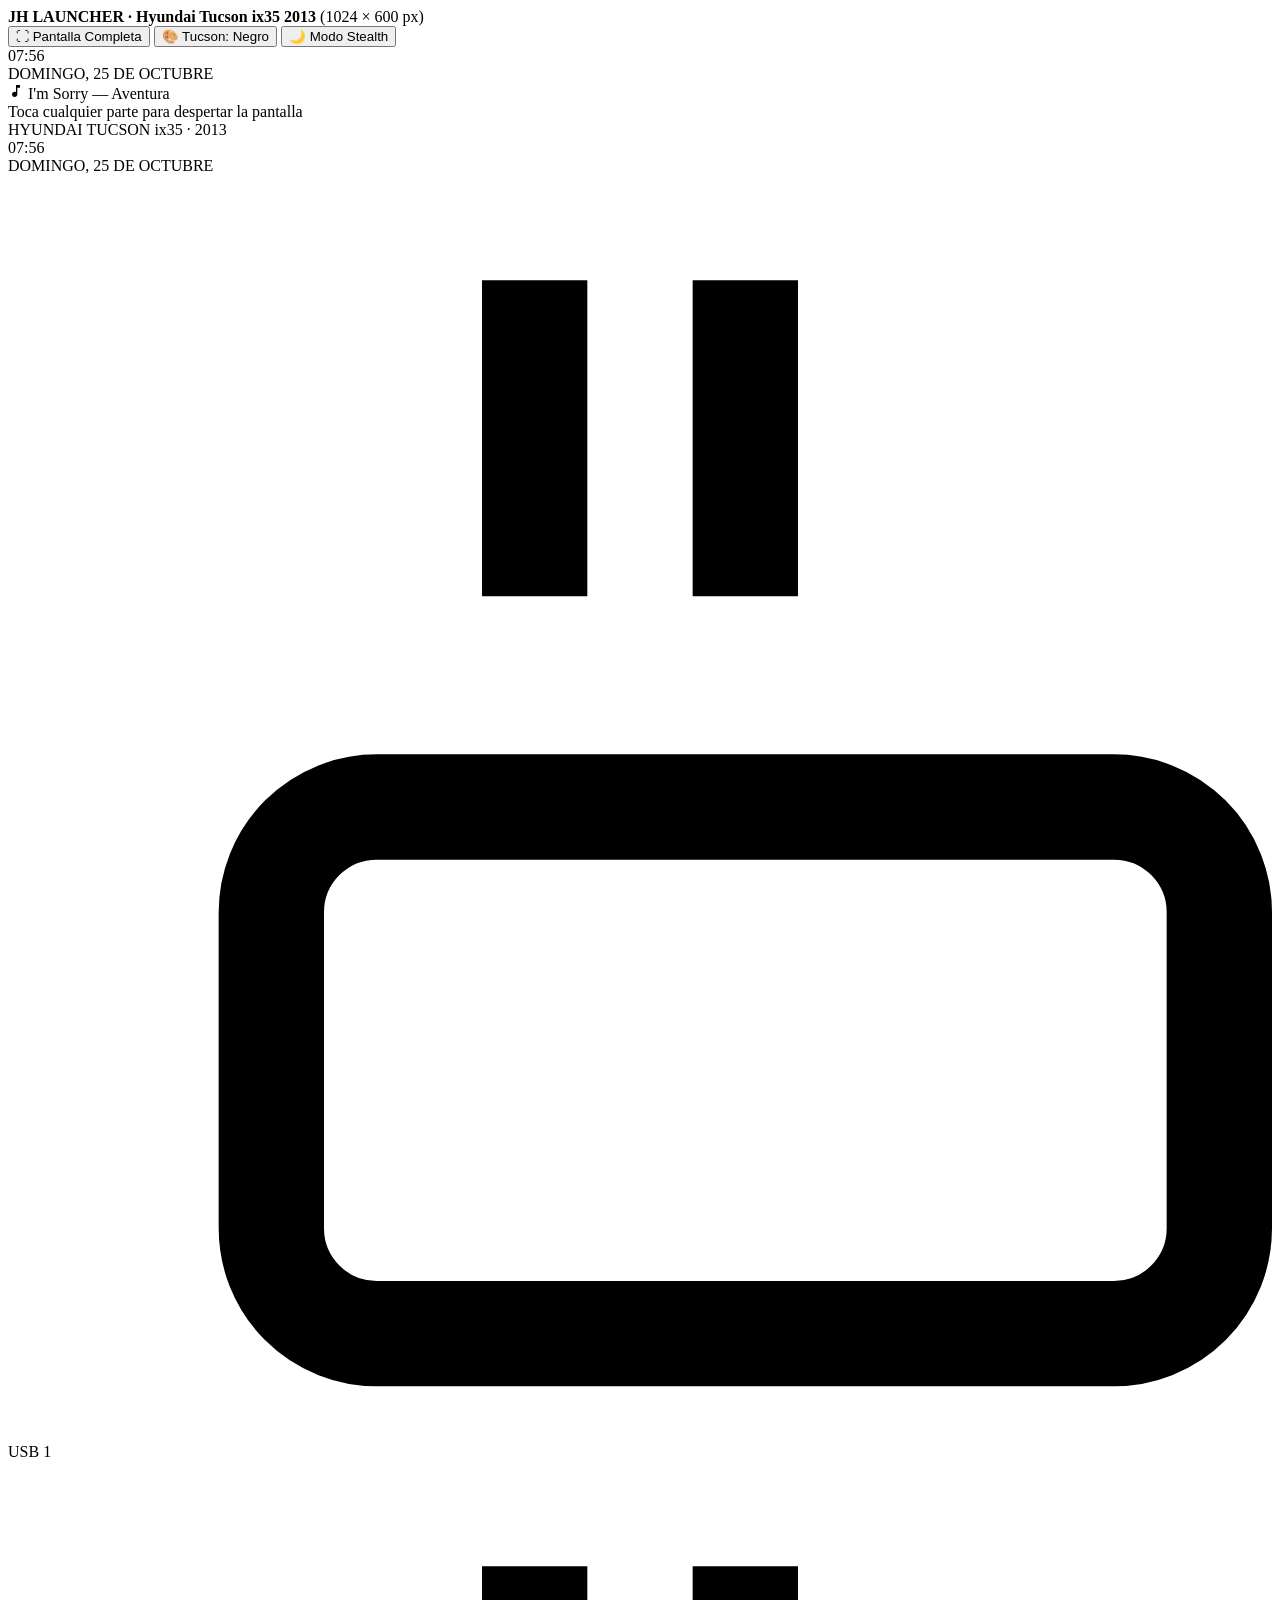
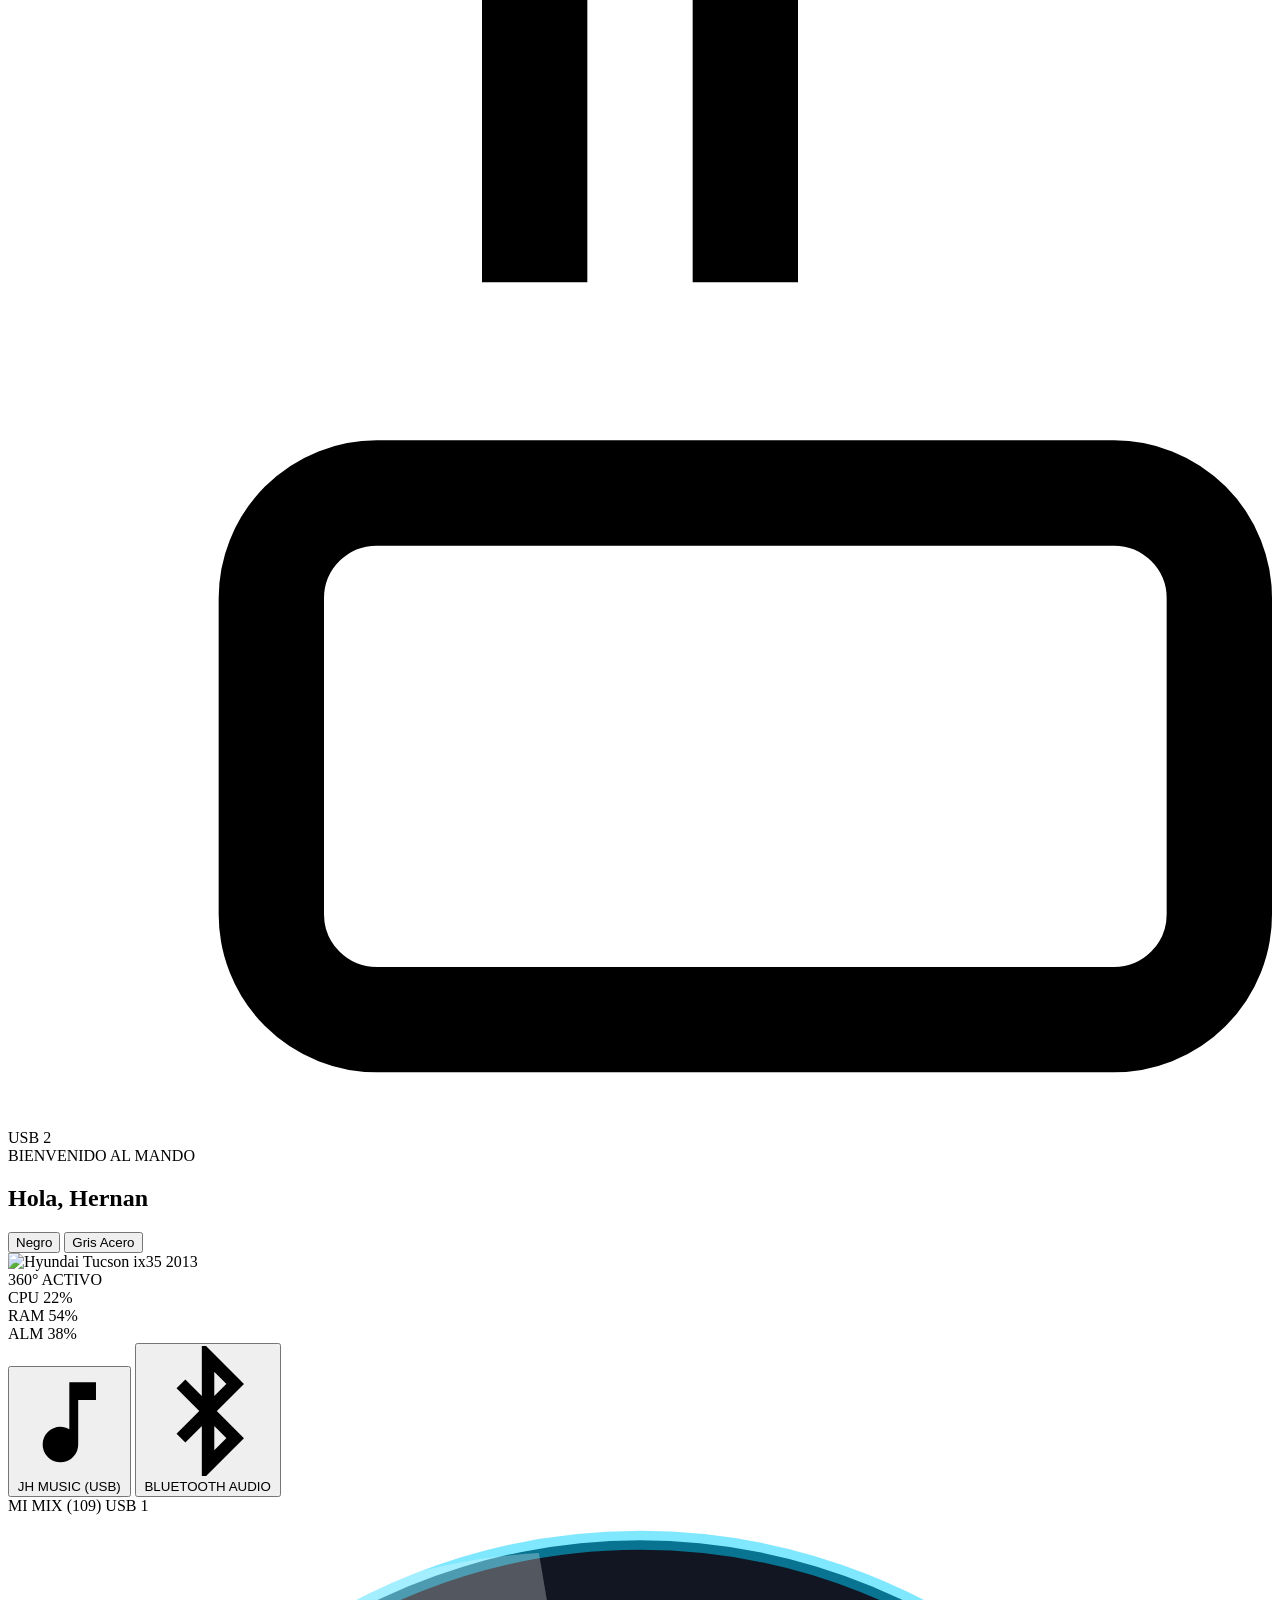
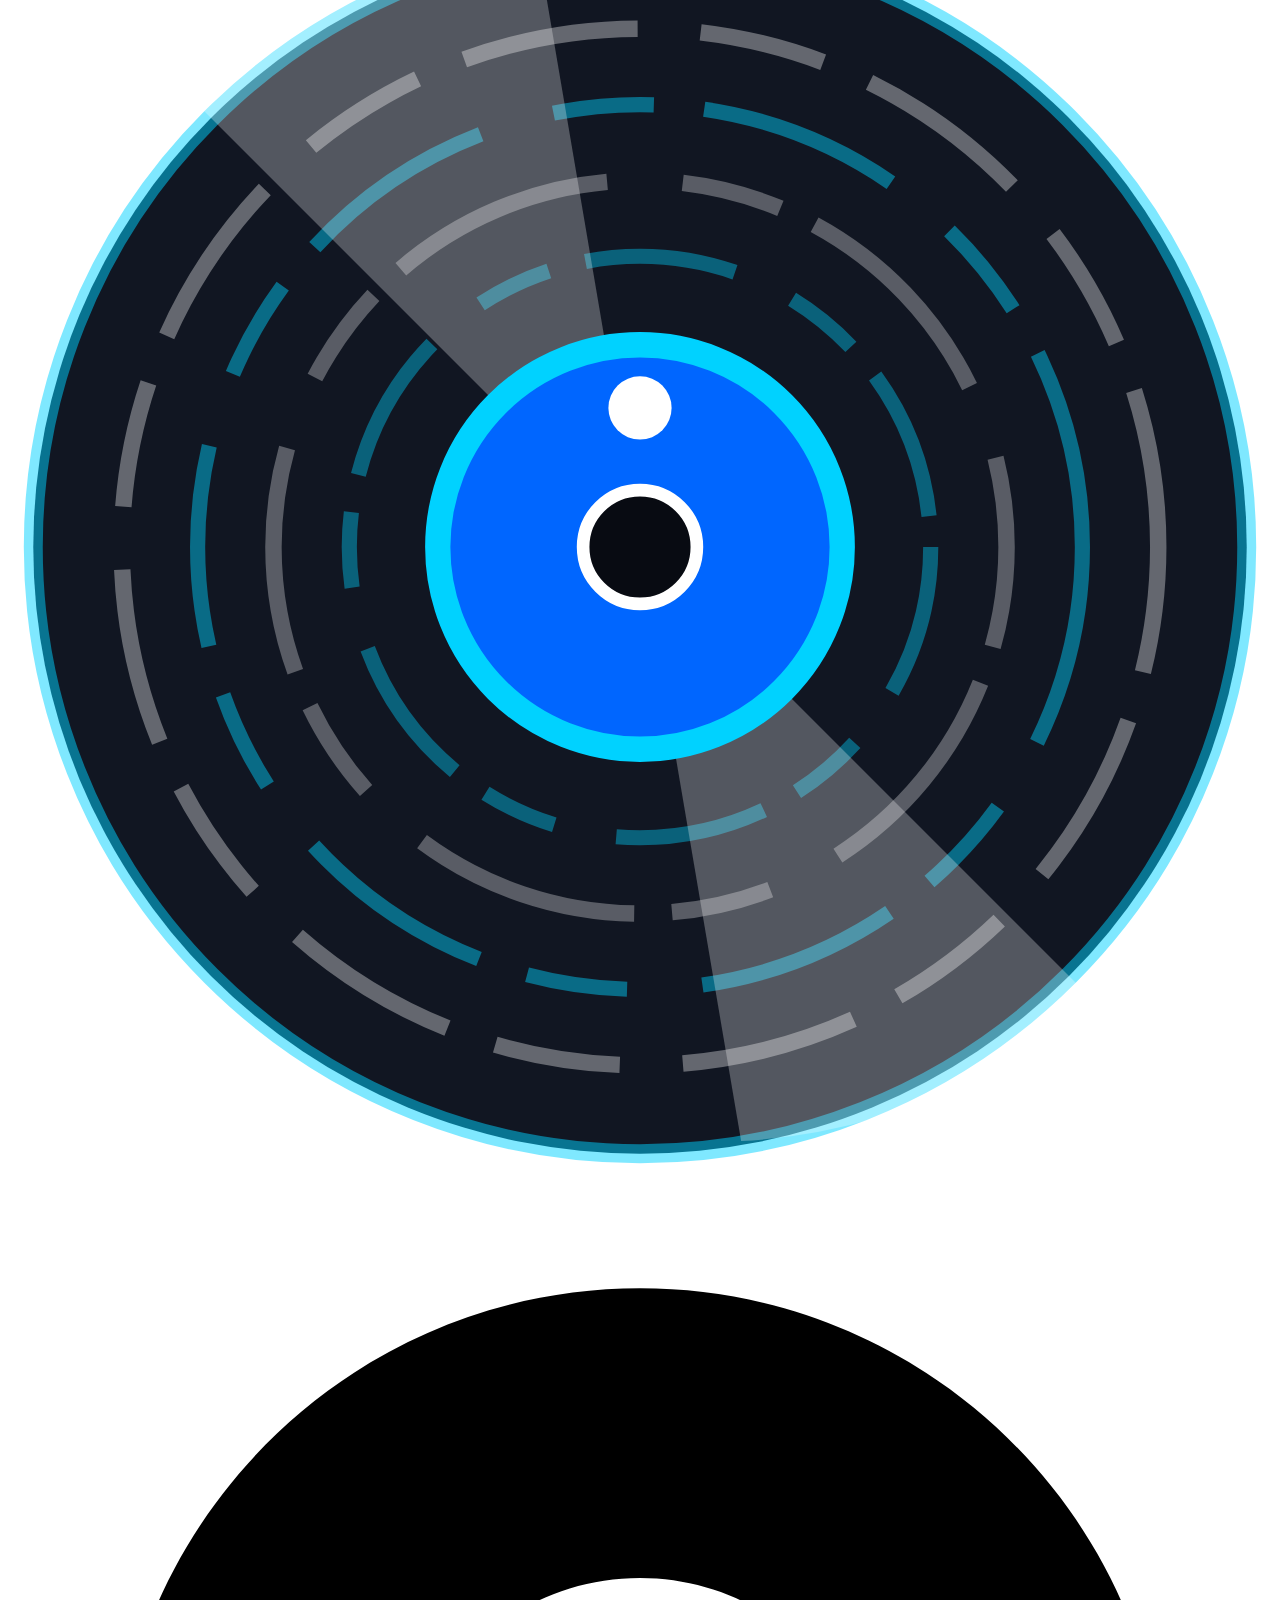
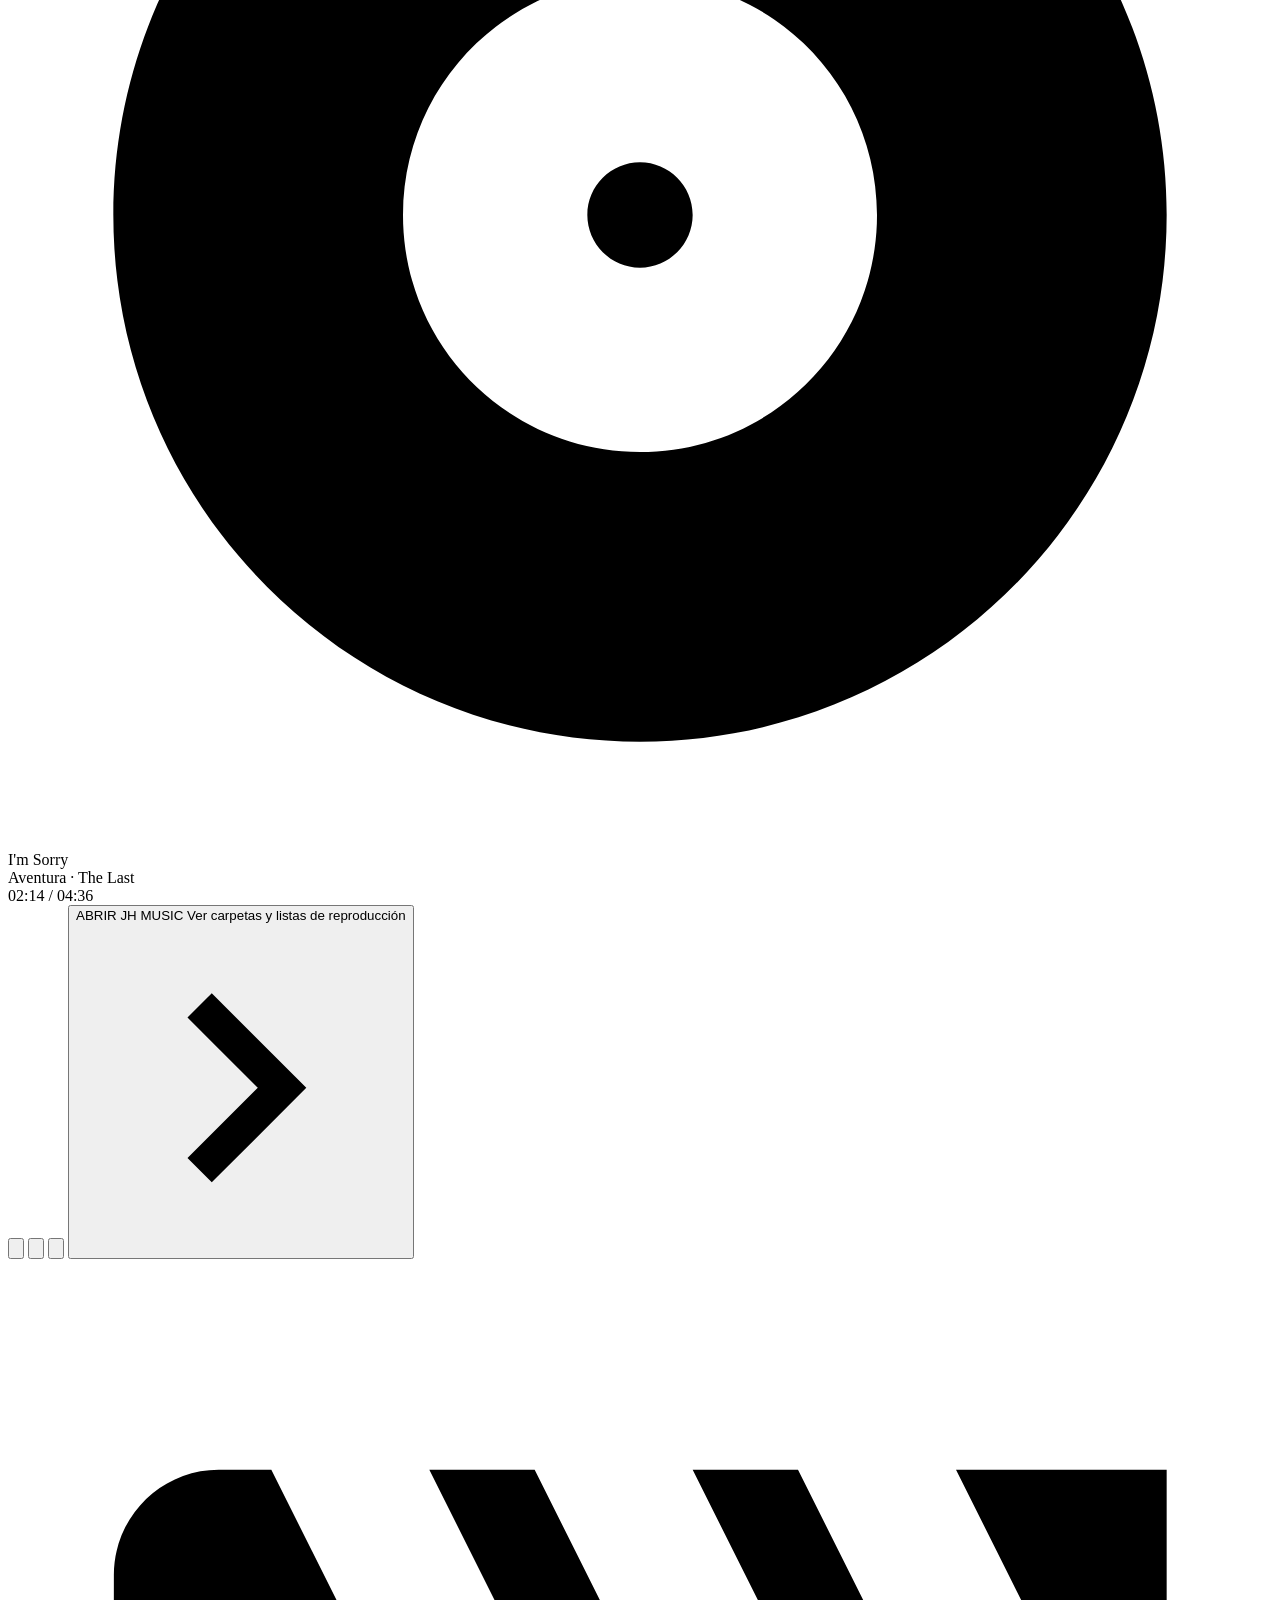
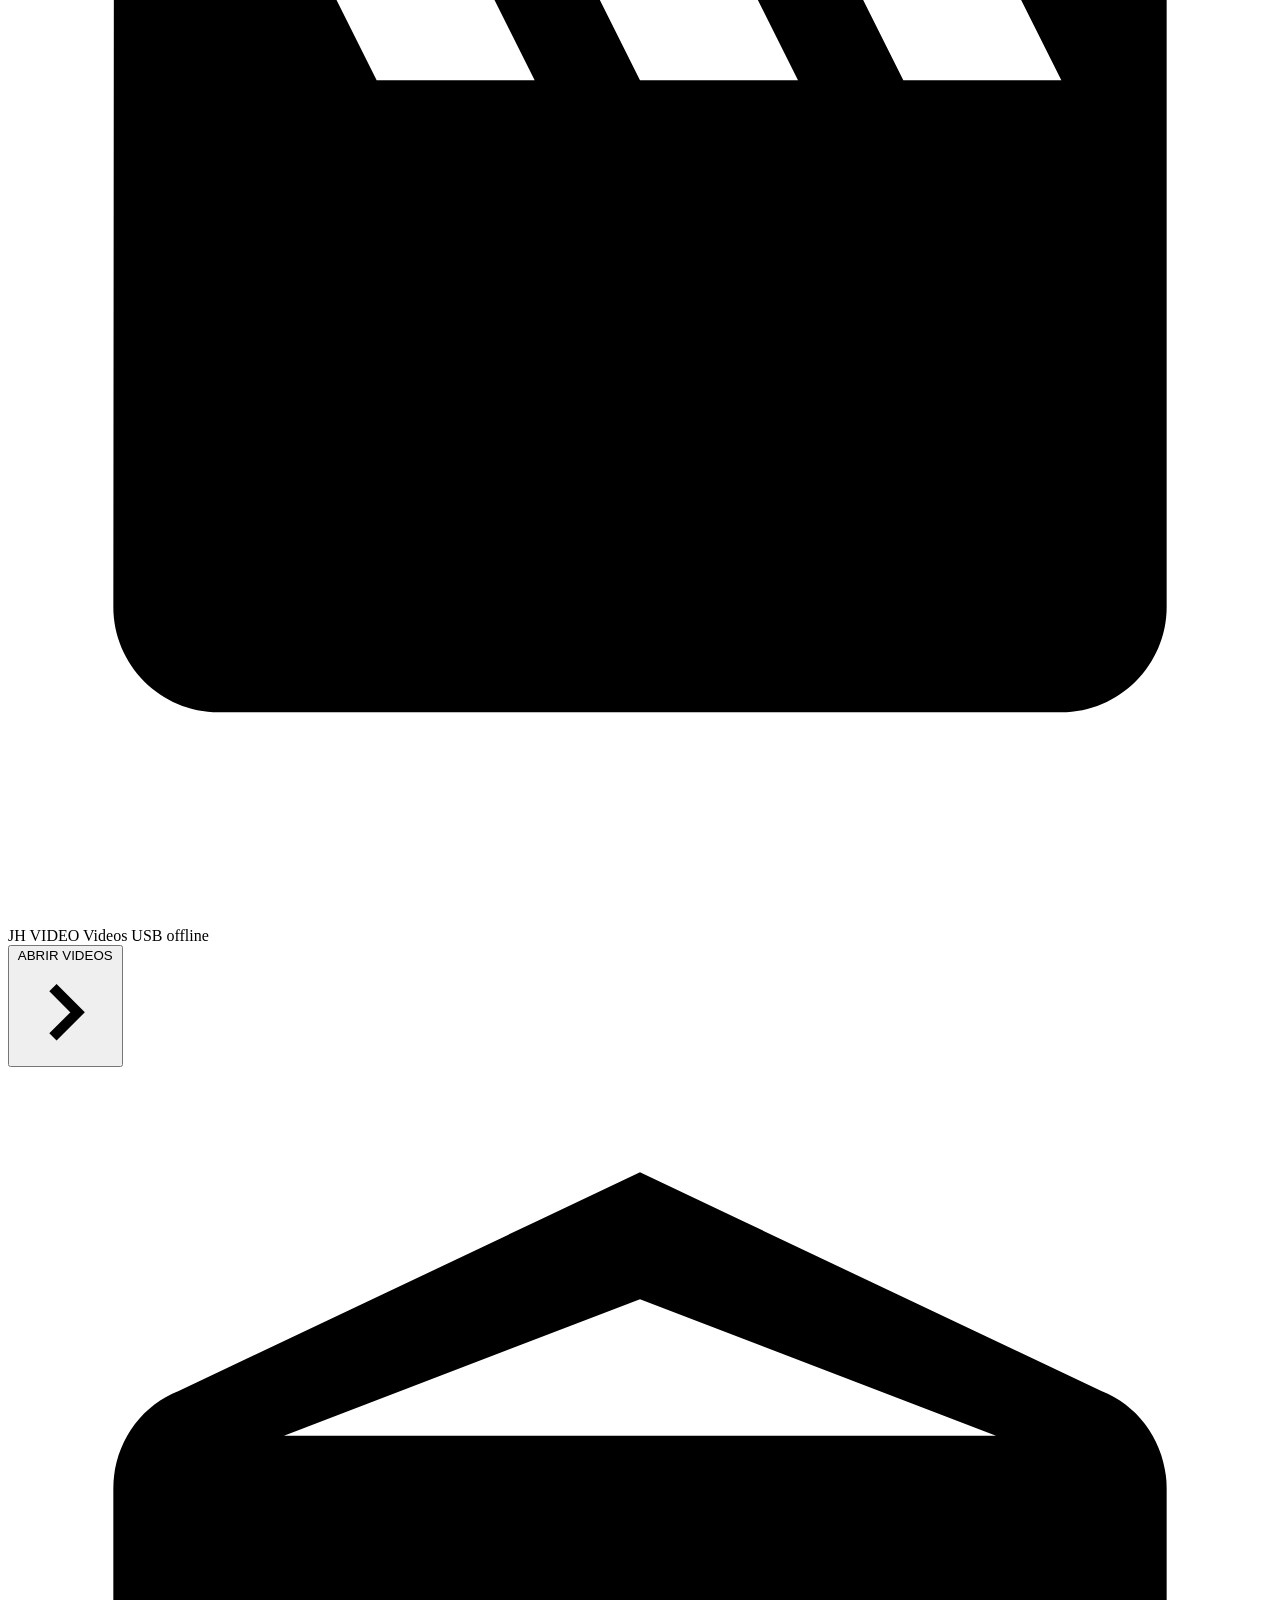
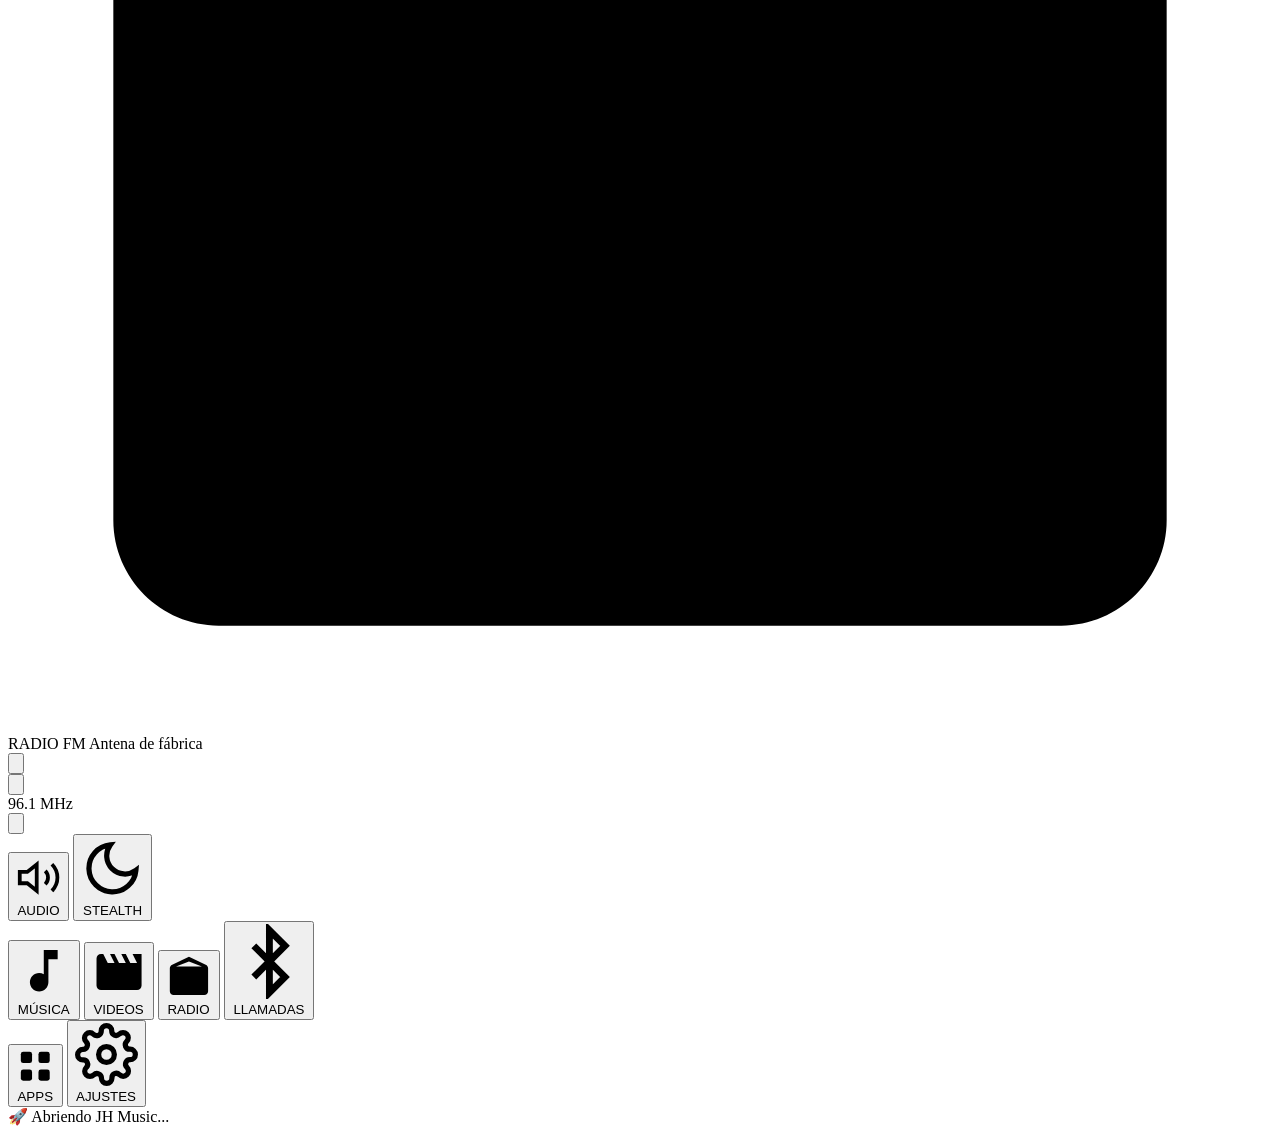
==== commit 50c11e95: "feat: deteccion real y dinamica de pendrives USB 1 y USB 2 en barra superior" ====
--- a/android/app/src/main/assets/index.html
+++ b/android/app/src/main/assets/index.html
@@ -5,11 +5,7 @@
   <meta name="viewport" content="width=device-width, initial-scale=1.0">
   <title>JH LAUNCHER · Hyundai Tucson ix35 2013</title>
   
-  <!-- Tipografía automotriz de alta gama -->
-  <link rel="preconnect" href="https://fonts.googleapis.com">
-  <link rel="preconnect" href="https://fonts.gstatic.com" crossorigin>
-  <link href="https://fonts.googleapis.com/css2?family=Plus+Jakarta+Sans:wght@400;500;600;700;800&family=Space+Grotesk:wght@600;700&family=JetBrains+Mono:wght@500;700;800&display=swap" rel="stylesheet">
-  
+  <!-- Tipografía empaquetada localmente en fonts/ (100% offline, sin bloquear el arranque) -->
   <link rel="stylesheet" href="style.css">
 </head>
 <body class="theme-night">
@@ -62,13 +58,13 @@
       <div class="status-col right">
         <!-- Indicadores de Pendrives USB -->
         <div class="usb-status-group">
-          <div class="usb-tag active" id="usb1Badge" title="Pendrive USB 1 montado">
+          <div class="usb-tag muted" id="usb1Badge" title="Puerto USB 1">
             <svg class="hw-icon" viewBox="0 0 24 24" fill="none" stroke="currentColor" stroke-width="2">
               <path d="M10 2v6m4-6v6m-7 4h14a2 2 0 0 1 2 2v6a2 2 0 0 1-2 2H7a2 2 0 0 1-2-2v-6a2 2 0 0 1 2-2z"/>
             </svg>
             <span>USB 1</span>
           </div>
-          <div class="usb-tag muted" id="usb2Badge" title="Puerto USB 2 disponible">
+          <div class="usb-tag muted" id="usb2Badge" title="Puerto USB 2">
             <svg class="hw-icon" viewBox="0 0 24 24" fill="none" stroke="currentColor" stroke-width="2">
               <path d="M10 2v6m4-6v6m-7 4h14a2 2 0 0 1 2 2v6a2 2 0 0 1-2 2H7a2 2 0 0 1-2-2v-6a2 2 0 0 1 2-2z"/>
             </svg>
